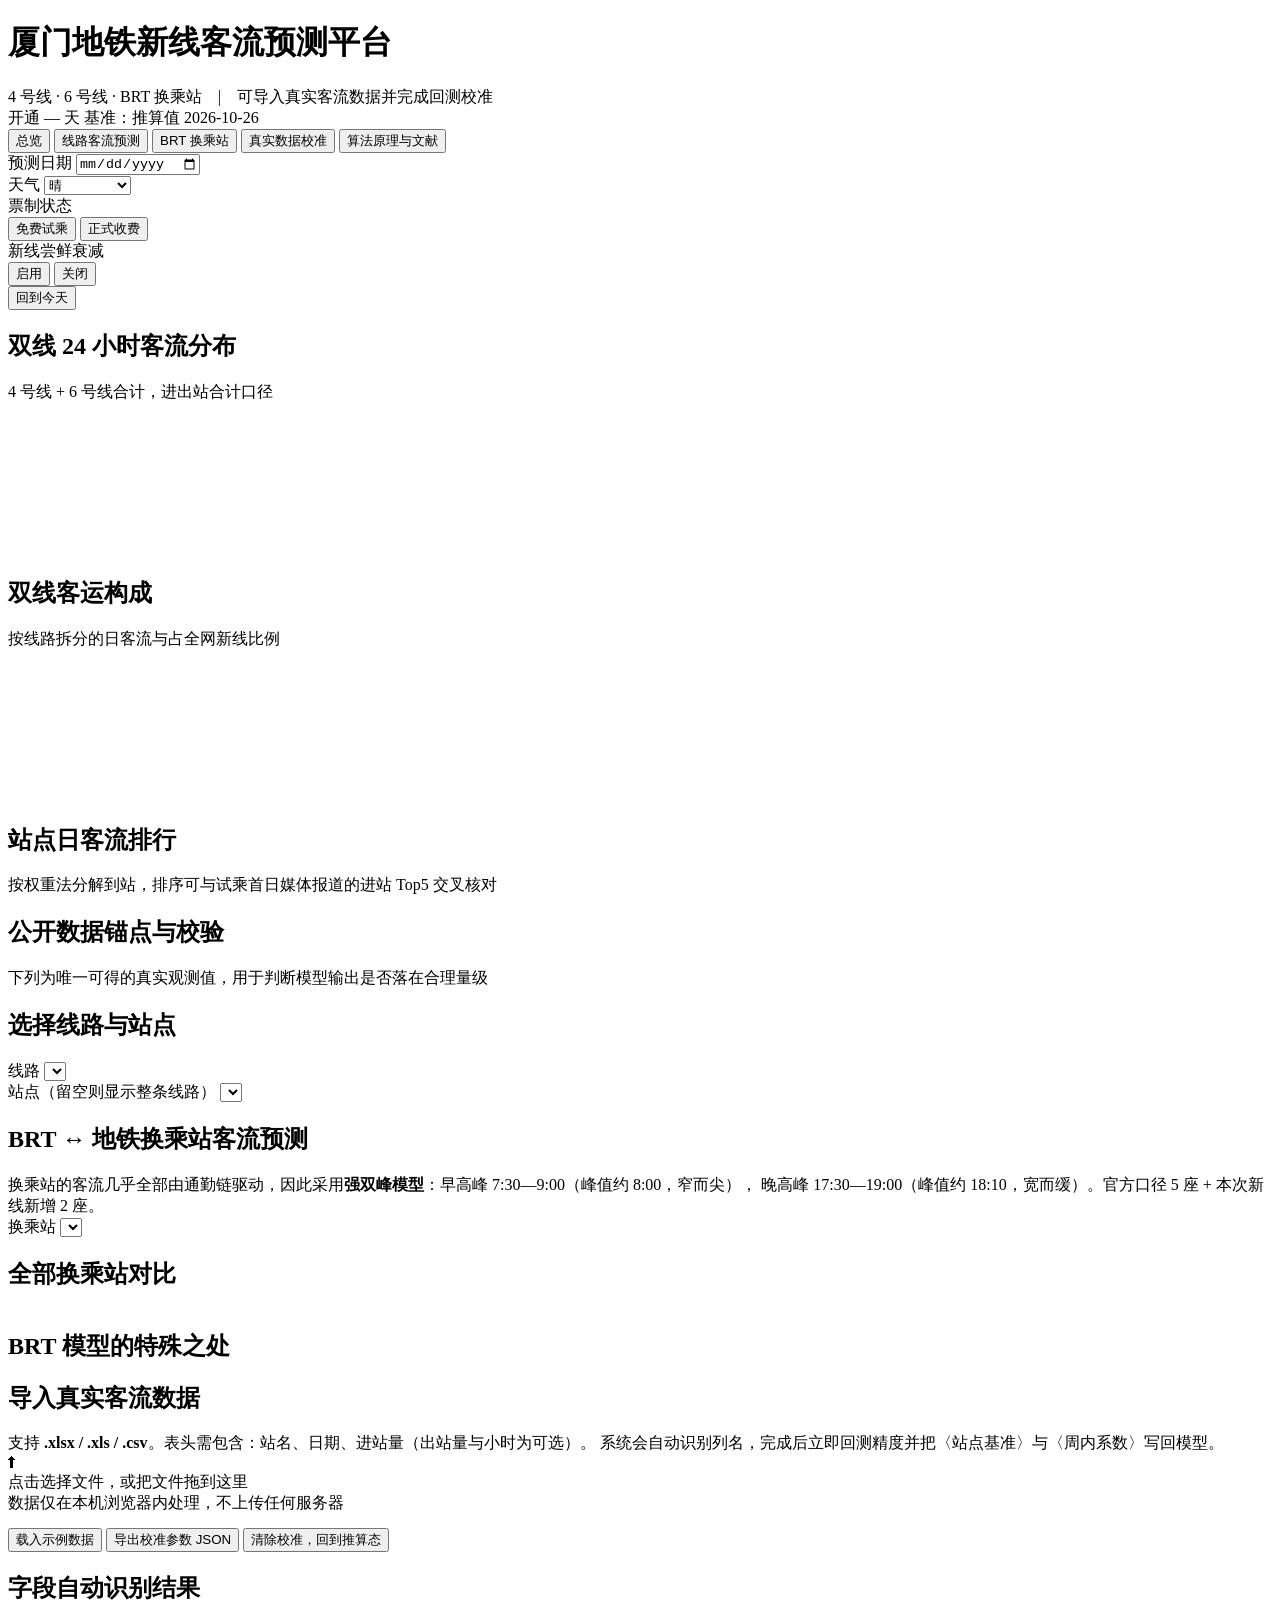
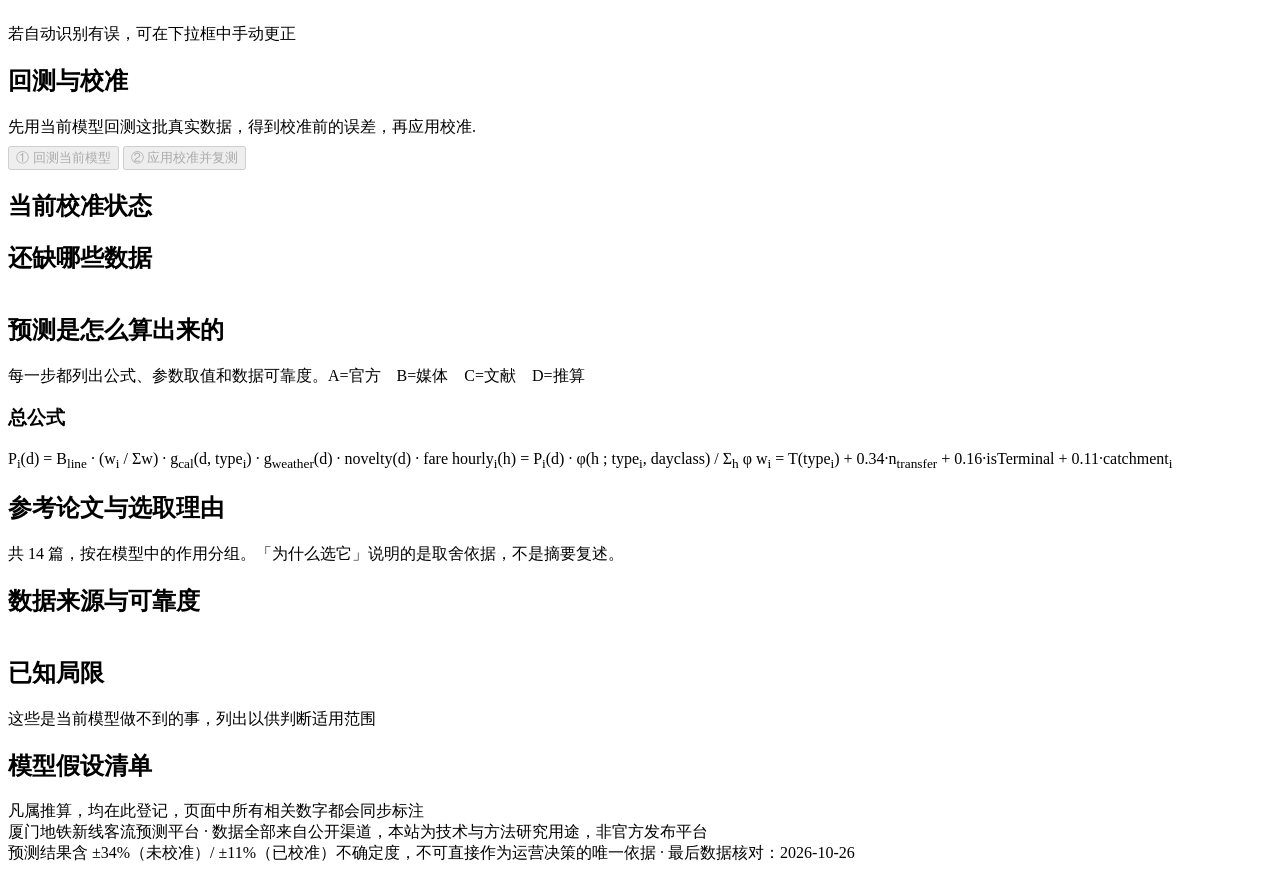
==== lines/index.html @ 5b452860 "发布：厦门地铁新线客流预测平台 index.html" ====
<!DOCTYPE html>
<html lang="zh-CN">
<head>
<meta charset="UTF-8">
<meta name="viewport" content="width=device-width, initial-scale=1.0">
<title>厦门地铁新线客流预测平台 · 4号线 / 6号线 / BRT换乘</title>
<meta name="description" content="厦门地铁 4 号线、6 号线客流预测与 BRT 换乘站通勤客流分析平台，支持真实客流数据导入与模型回测校准。">
<link rel="stylesheet" href="assets/style.css">
</head>
<body>

<!-- ===== 页头（无 logo） ===== -->
<header class="site-head">
  <div class="line-strip">
    <i style="background:#E60012"></i><i style="background:#7B2CBF"></i><i style="background:#008752"></i>
  </div>
  <div class="wrap">
    <div class="site-title">
      <h1>厦门地铁新线客流预测平台</h1>
      <div class="sub">4 号线 · 6 号线 · BRT 换乘站　|　可导入真实客流数据并完成回测校准</div>
    </div>
    <div class="head-meta">
      <span class="head-chip" id="chipOpenDays">开通 — 天</span>
      <span class="head-chip" id="chipCalib">基准：推算值</span>
      <span class="head-chip solid" id="chipDate">2026-10-26</span>
    </div>
  </div>
</header>

<!-- ===== 导航 ===== -->
<nav class="nav">
  <div class="wrap">
    <button class="nav-btn on" data-page="overview">总览</button>
    <button class="nav-btn" data-page="lines">线路客流预测</button>
    <button class="nav-btn" data-page="brt">BRT 换乘站</button>
    <button class="nav-btn" data-page="calib">真实数据校准</button>
    <button class="nav-btn" data-page="method">算法原理与文献</button>
  </div>
</nav>

<div class="wrap">

  <!-- ===== 全局参数条 ===== -->
  <div class="ctrl-bar">
    <div class="ctrl-row">
      <div style="min-width:150px">
        <label class="fl">预测日期</label>
        <input type="date" id="gDate" class="inp">
      </div>
      <div style="min-width:120px">
        <label class="fl">天气</label>
        <select id="gWeather" class="sel">
          <option value="">不考虑天气</option>
          <option value="晴" selected>晴</option>
          <option value="多云">多云</option>
          <option value="阴">阴</option>
          <option value="小雨">小雨</option>
          <option value="中雨">中雨</option>
          <option value="大雨">大雨</option>
          <option value="暴雨">暴雨</option>
          <option value="雷阵雨">雷阵雨</option>
          <option value="雾">雾</option>
        </select>
      </div>
      <div style="min-width:170px">
        <label class="fl">票制状态</label>
        <div class="seg" id="gFare">
          <button data-fare="free" class="on">免费试乘</button>
          <button data-fare="paid">正式收费</button>
        </div>
      </div>
      <div style="min-width:150px">
        <label class="fl">新线尝鲜衰减</label>
        <div class="seg" id="gNovelty">
          <button data-nov="1" class="on">启用</button>
          <button data-nov="0">关闭</button>
        </div>
      </div>
      <div style="flex:0 0 auto;display:flex;align-items:flex-end">
        <button class="btn pri" id="gToday">回到今天</button>
      </div>
    </div>
  </div>

  <!-- ============ 1. 总览 ============ -->
  <section class="page on" id="p-overview">
    <div class="grid g4" id="ovKpi"></div>

    <div class="grid g-line" style="margin-top:14px">
      <div class="card">
        <h2>双线 24 小时客流分布</h2>
        <div class="hint">4 号线 + 6 号线合计，进出站合计口径</div>
        <div class="chart-box"><canvas id="cOvHour"></canvas></div>
      </div>
      <div class="card">
        <h2>双线客运构成</h2>
        <div class="hint">按线路拆分的日客流与占全网新线比例</div>
        <div class="chart-box"><canvas id="cOvLine"></canvas></div>
      </div>
    </div>

    <div class="card">
      <h2>站点日客流排行</h2>
      <div class="hint">按权重法分解到站，排序可与试乘首日媒体报道的进站 Top5 交叉核对</div>
      <div class="tbl-wrap"><table class="tbl" id="ovRank"></table></div>
    </div>

    <div class="card">
      <h2>公开数据锚点与校验</h2>
      <div class="hint">下列为唯一可得的真实观测值，用于判断模型输出是否落在合理量级</div>
      <div id="ovAnchor"></div>
    </div>
  </section>

  <!-- ============ 2. 线路客流预测 ============ -->
  <section class="page" id="p-lines">
    <div class="card">
      <h2>选择线路与站点</h2>
      <div class="ctrl-row">
        <div>
          <label class="fl">线路</label>
          <select id="lnSel" class="sel"></select>
        </div>
        <div>
          <label class="fl">站点（留空则显示整条线路）</label>
          <select id="stSel" class="sel"></select>
        </div>
      </div>
      <div id="lnMeta" style="margin-top:14px"></div>
    </div>

    <div id="lnResult"></div>
  </section>

  <!-- ============ 3. BRT 换乘站 ============ -->
  <section class="page" id="p-brt">
    <div class="card">
      <h2>BRT ↔ 地铁换乘站客流预测</h2>
      <div class="hint">
        换乘站的客流几乎全部由通勤链驱动，因此采用<b>强双峰模型</b>：早高峰 7:30—9:00（峰值约 8:00，窄而尖），
        晚高峰 17:30—19:00（峰值约 18:10，宽而缓）。官方口径 5 座 + 本次新线新增 2 座。
      </div>
      <div class="ctrl-row">
        <div style="min-width:200px">
          <label class="fl">换乘站</label>
          <select id="brtSel" class="sel"></select>
        </div>
      </div>
      <div id="brtMeta" style="margin-top:12px"></div>
    </div>

    <div id="brtResult"></div>

    <div class="card">
      <h2>全部换乘站对比</h2>
      <div class="tbl-wrap"><table class="tbl" id="brtTable"></table></div>
    </div>

    <div class="card">
      <h2>BRT 模型的特殊之处</h2>
      <div id="brtWhy"></div>
    </div>
  </section>

  <!-- ============ 4. 真实数据校准 ============ -->
  <section class="page" id="p-calib">
    <div class="card">
      <h2>导入真实客流数据</h2>
      <div class="hint">
        支持 <b>.xlsx / .xls / .csv</b>。表头需包含：站名、日期、进站量（出站量与小时为可选）。
        系统会自动识别列名，完成后立即回测精度并把〈站点基准〉与〈周内系数〉写回模型。
      </div>

      <div class="drop" id="dropZone">
        <div class="ico">⬆</div>
        <div class="t1">点击选择文件，或把文件拖到这里</div>
        <div class="t2">数据仅在本机浏览器内处理，不上传任何服务器</div>
      </div>
      <input type="file" id="fileInput" accept=".xlsx,.xls,.csv" style="display:none">

      <div style="margin-top:14px">
        <button class="btn" id="btnSample">载入示例数据</button>
        <button class="btn" id="btnExport">导出校准参数 JSON</button>
        <button class="btn danger" id="btnClear">清除校准，回到推算态</button>
      </div>

      <div id="impSummary"></div>
    </div>

    <div class="card">
      <h2>字段自动识别结果</h2>
      <div class="hint">若自动识别有误，可在下拉框中手动更正</div>
      <div class="ctrl-row" id="fieldMap"></div>
      <div style="margin-top:12px" id="fieldPreview"></div>
    </div>

    <div class="card">
      <h2>回测与校准</h2>
      <div class="hint">先用当前模型回测这批真实数据，得到校准前的误差，再应用校准.</div>
      <div style="margin-top:8px">
        <button class="btn pri" id="btnBacktest" disabled>① 回测当前模型</button>
        <button class="btn pri" id="btnApply" disabled>② 应用校准并复测</button>
      </div>
      <div id="btResult"></div>
    </div>

    <div class="card">
      <h2>当前校准状态</h2>
      <div id="calibState"></div>
    </div>

    <div class="card">
      <h2>还缺哪些数据</h2>
      <div class="tbl-wrap"><table class="tbl" id="needTable"></table></div>
    </div>
  </section>

  <!-- ============ 5. 算法原理与文献 ============ -->
  <section class="page" id="p-method">
    <div class="card">
      <h2>预测是怎么算出来的</h2>
      <div class="hint">每一步都列出公式、参数取值和数据可靠度。A=官方　B=媒体　C=文献　D=推算</div>
      <div id="stepsBox"></div>
      <h3>总公式</h3>
      <div class="formula-box">
P<sub>i</sub>(d) = B<sub>line</sub> · (w<sub>i</sub> / Σw) · g<sub>cal</sub>(d, type<sub>i</sub>) · g<sub>weather</sub>(d) · novelty(d) · fare

hourly<sub>i</sub>(h) = P<sub>i</sub>(d) · φ(h ; type<sub>i</sub>, dayclass) / Σ<sub>h</sub> φ

w<sub>i</sub> = T(type<sub>i</sub>) + 0.34·n<sub>transfer</sub> + 0.16·isTerminal + 0.11·catchment<sub>i</sub>
      </div>
    </div>

    <div class="card">
      <h2>参考论文与选取理由</h2>
      <div class="hint">共 14 篇，按在模型中的作用分组。「为什么选它」说明的是取舍依据，不是摘要复述。</div>
      <div id="papersBox"></div>
    </div>

    <div class="card">
      <h2>数据来源与可靠度</h2>
      <div class="tbl-wrap"><table class="tbl" id="srcTable"></table></div>
    </div>

    <div class="card">
      <h2>已知局限</h2>
      <div class="hint">这些是当前模型做不到的事，列出以供判断适用范围</div>
      <div id="limitBox"></div>
    </div>

    <div class="card">
      <h2>模型假设清单</h2>
      <div class="hint">凡属推算，均在此登记，页面中所有相关数字都会同步标注</div>
      <div class="tbl-wrap"><table class="tbl" id="assumpTable"></table></div>
    </div>
  </section>

</div>

<footer class="site-foot">
  <div class="wrap">
    厦门地铁新线客流预测平台 · 数据全部来自公开渠道，本站为技术与方法研究用途，非官方发布平台<br>
    预测结果含 ±34%（未校准）/ ±11%（已校准）不确定度，不可直接作为运营决策的唯一依据 ·
    最后数据核对：<span id="footDate">2026-10-26</span>
  </div>
</footer>

<script src="vendor/chart.umd.min.js"></script>
<script src="vendor/xlsx.full.min.js"></script>
<script src="assets/data.js"></script>
<script src="assets/calib.js"></script>
<script src="assets/method.js"></script>
<script src="assets/model.js"></script>
<script src="assets/app.js"></script>
</body>
</html>
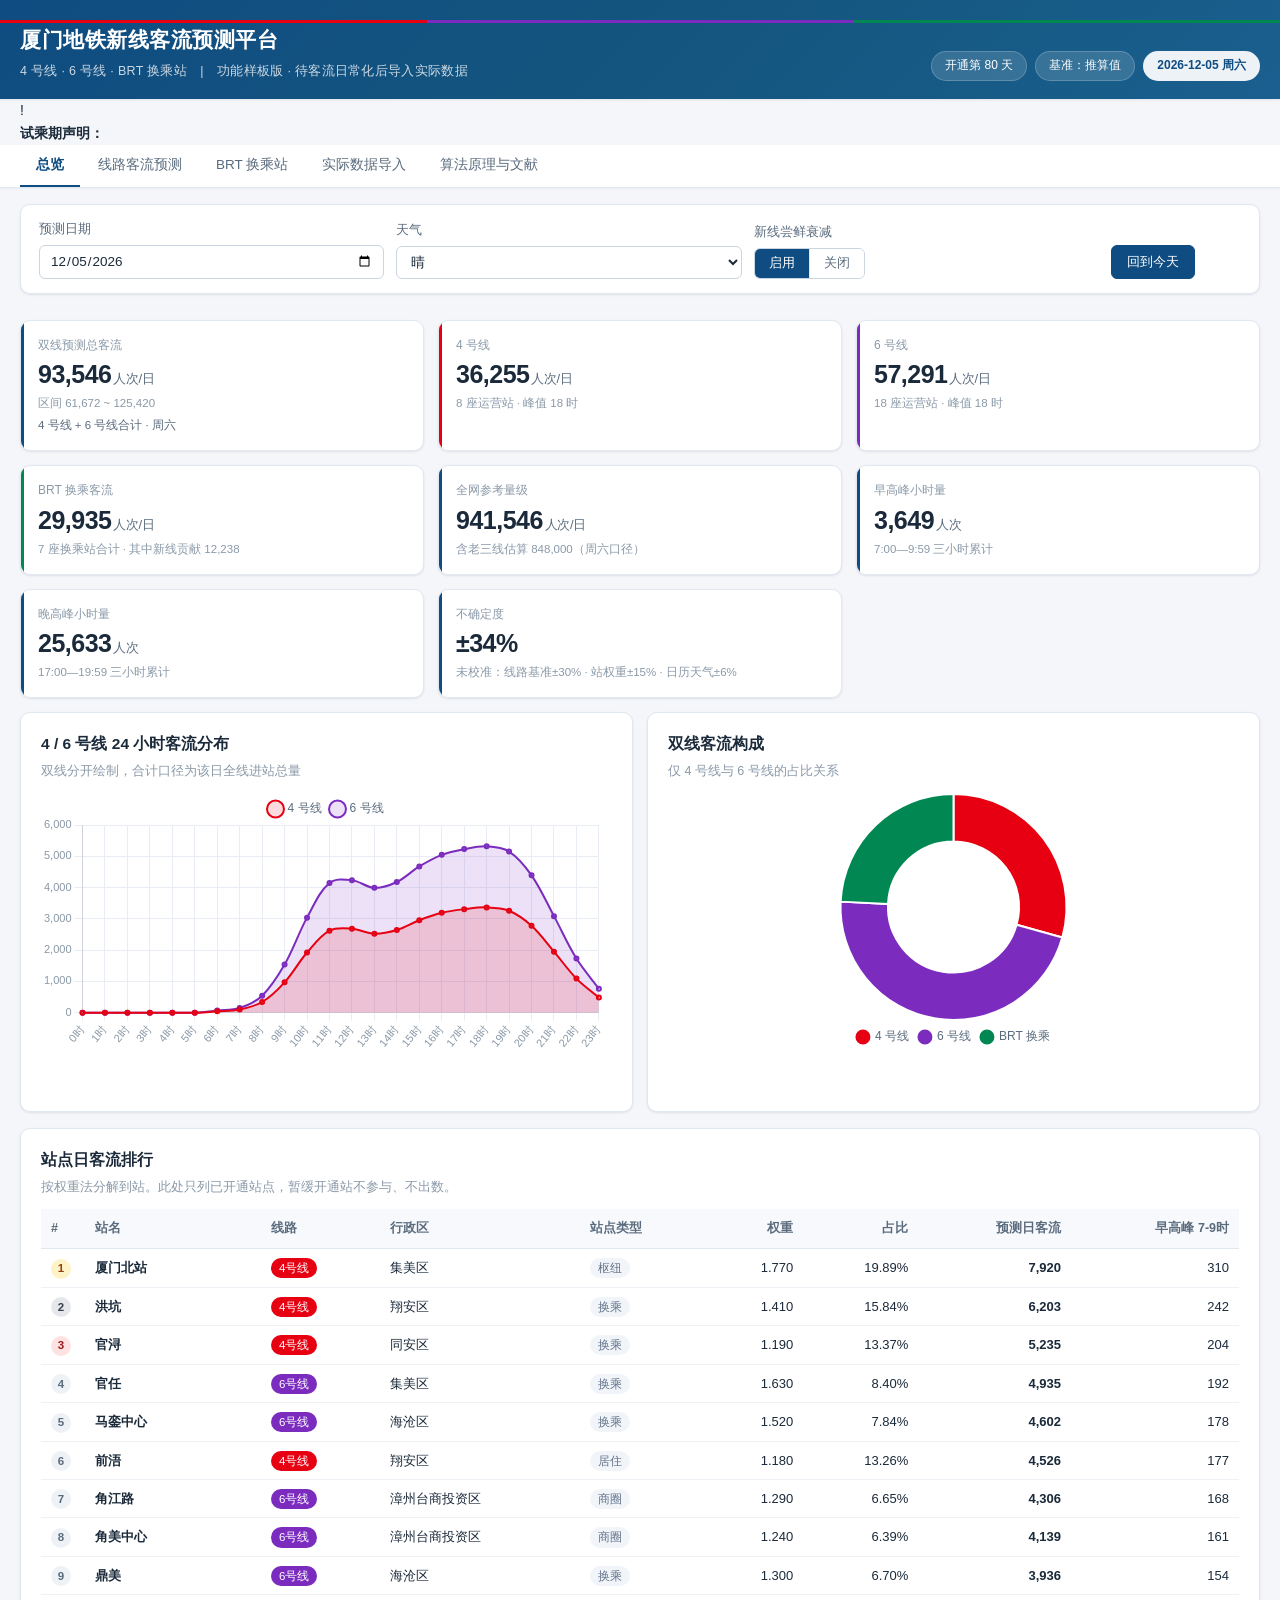
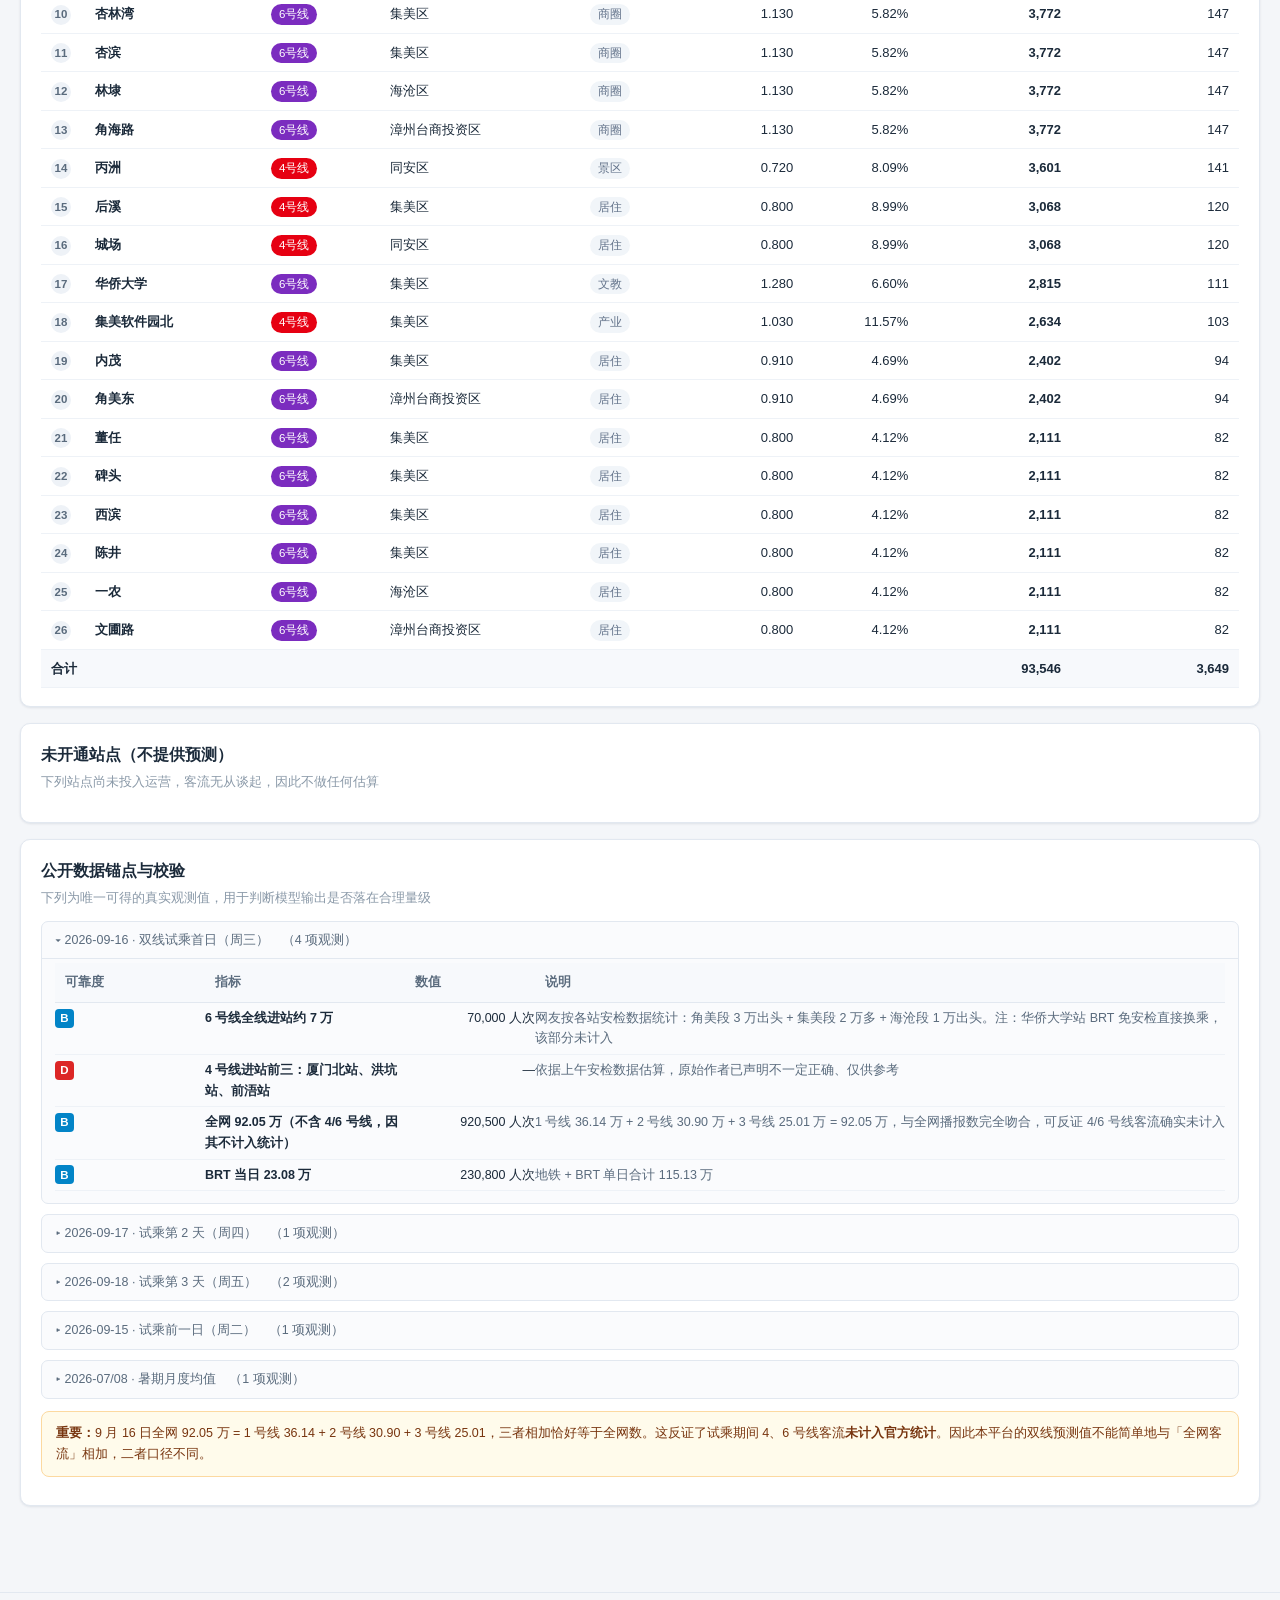
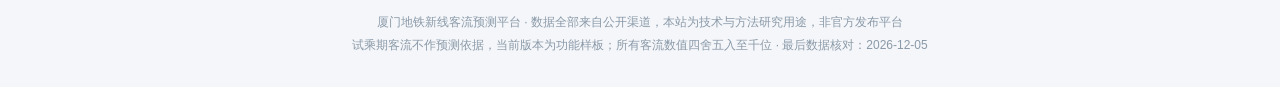
==== commit 2079d082: "发布更新：厦门地铁新线客流预测平台 index.html" ====
--- a/lines/index.html
+++ b/lines/index.html
@@ -17,7 +17,7 @@
   <div class="wrap">
     <div class="site-title">
       <h1>厦门地铁新线客流预测平台</h1>
-      <div class="sub">4 号线 · 6 号线 · BRT 换乘站　|　可导入真实客流数据并完成回测校准</div>
+      <div class="sub">4 号线 · 6 号线 · BRT 换乘站　|　功能样板版 · 待客流日常化后导入实际数据</div>
     </div>
     <div class="head-meta">
       <span class="head-chip" id="chipOpenDays">开通 — 天</span>
@@ -26,6 +26,16 @@
     </div>
   </div>
 </header>
+
+<!-- ===== 试乘期声明（显著位置，全站可见） ===== -->
+<div class="trial-bar">
+  <div class="wrap">
+    <span class="trial-ico">!</span>
+    <div>
+      <b>试乘期声明：</b><span id="trialText"></span>
+    </div>
+  </div>
+</div>
 
 <!-- ===== 导航 ===== -->
 <nav class="nav">
@@ -33,7 +43,7 @@
     <button class="nav-btn on" data-page="overview">总览</button>
     <button class="nav-btn" data-page="lines">线路客流预测</button>
     <button class="nav-btn" data-page="brt">BRT 换乘站</button>
-    <button class="nav-btn" data-page="calib">真实数据校准</button>
+    <button class="nav-btn" data-page="calib">实际数据导入</button>
     <button class="nav-btn" data-page="method">算法原理与文献</button>
   </div>
 </nav>
@@ -62,19 +72,13 @@
           <option value="雾">雾</option>
         </select>
       </div>
-      <div style="min-width:170px">
-        <label class="fl">票制状态</label>
-        <div class="seg" id="gFare">
-          <button data-fare="free" class="on">免费试乘</button>
-          <button data-fare="paid">正式收费</button>
-        </div>
-      </div>
       <div style="min-width:150px">
         <label class="fl">新线尝鲜衰减</label>
         <div class="seg" id="gNovelty">
           <button data-nov="1" class="on">启用</button>
           <button data-nov="0">关闭</button>
         </div>
+        <div class="seg-note" id="novNote"></div>
       </div>
       <div style="flex:0 0 auto;display:flex;align-items:flex-end">
         <button class="btn pri" id="gToday">回到今天</button>
@@ -82,27 +86,33 @@
     </div>
   </div>
 
-  <!-- ============ 1. 总览 ============ -->
+  <!-- ============ 1. 总览（只保留主要信息） ============ -->
   <section class="page on" id="p-overview">
-    <div class="grid g4" id="ovKpi"></div>
+    <div class="grid g3" id="ovKpi"></div>
 
     <div class="grid g-line" style="margin-top:14px">
       <div class="card">
-        <h2>双线 24 小时客流分布</h2>
-        <div class="hint">4 号线 + 6 号线合计，进出站合计口径</div>
+        <h2>4 / 6 号线 24 小时客流分布</h2>
+        <div class="hint">双线分开绘制，合计口径为该日全线进站总量</div>
         <div class="chart-box"><canvas id="cOvHour"></canvas></div>
       </div>
       <div class="card">
-        <h2>双线客运构成</h2>
-        <div class="hint">按线路拆分的日客流与占全网新线比例</div>
+        <h2>双线客流构成</h2>
+        <div class="hint">仅 4 号线与 6 号线的占比关系</div>
         <div class="chart-box"><canvas id="cOvLine"></canvas></div>
       </div>
     </div>
 
     <div class="card">
       <h2>站点日客流排行</h2>
-      <div class="hint">按权重法分解到站，排序可与试乘首日媒体报道的进站 Top5 交叉核对</div>
+      <div class="hint">按权重法分解到站。此处只列已开通站点，暂缓开通站不参与、不出数。</div>
       <div class="tbl-wrap"><table class="tbl" id="ovRank"></table></div>
+    </div>
+
+    <div class="card">
+      <h2>未开通站点（不提供预测）</h2>
+      <div class="hint">下列站点尚未投入运营，客流无从谈起，因此不做任何估算</div>
+      <div id="ovPending"></div>
     </div>
 
     <div class="card">
@@ -132,11 +142,15 @@
     <div id="lnResult"></div>
   </section>
 
-  <!-- ============ 3. BRT 换乘站 ============ -->
+  <!-- ============ 3. BRT 换乘站（独立模块，不与轨道线对比） ============ -->
   <section class="page" id="p-brt">
     <div class="card">
       <h2>BRT ↔ 地铁换乘站客流预测</h2>
       <div class="hint">
+        本节独立成篇，只讨论 BRT 换乘站自身的客流规律，不与 4、6 号线做任何横向对比——两者口径不同，放一起比较没有意义。
+      </div>
+      <div class="note note-warn" id="brtVerified"></div>
+      <div class="note note-info">
         换乘站的客流几乎全部由通勤链驱动，因此采用<b>强双峰模型</b>：早高峰 7:30—9:00（峰值约 8:00，窄而尖），
         晚高峰 17:30—19:00（峰值约 18:10，宽而缓）。官方口径 5 座 + 本次新线新增 2 座。
       </div>
@@ -152,7 +166,8 @@
     <div id="brtResult"></div>
 
     <div class="card">
-      <h2>全部换乘站对比</h2>
+      <h2>全部换乘站一览</h2>
+      <div class="hint">同一模块内的横向比较，仅限换乘站之间</div>
       <div class="tbl-wrap"><table class="tbl" id="brtTable"></table></div>
     </div>
 
@@ -162,13 +177,17 @@
     </div>
   </section>
 
-  <!-- ============ 4. 真实数据校准 ============ -->
+  <!-- ============ 4. 实际数据导入 ============ -->
   <section class="page" id="p-calib">
     <div class="card">
-      <h2>导入真实客流数据</h2>
+      <h2>导入实际客流数据</h2>
       <div class="hint">
         支持 <b>.xlsx / .xls / .csv</b>。表头需包含：站名、日期、进站量（出站量与小时为可选）。
-        系统会自动识别列名，完成后立即回测精度并把〈站点基准〉与〈周内系数〉写回模型。
+        系统会自动识别列名，完成后立即回测精度，并把〈站点基准〉与〈周内系数〉累积写入模型。
+      </div>
+      <div class="note note-info">
+        当前处于<b>试乘期</b>，导入的数据若包含大量体验性乘坐，会把虚高的峰值写进基准。建议等正式开通、客流日常化后再导入。
+        导入记录会永久保存在本机，多次导入会叠加学习，不会互相覆盖。
       </div>
 
       <div class="drop" id="dropZone">
@@ -180,9 +199,11 @@
 
       <div style="margin-top:14px">
         <button class="btn" id="btnSample">载入示例数据</button>
-        <button class="btn" id="btnExport">导出校准参数 JSON</button>
-        <button class="btn danger" id="btnClear">清除校准，回到推算态</button>
-      </div>
+        <button class="btn" id="btnExport">导出学习档案 JSON</button>
+        <button class="btn" id="btnImport">导入学习档案</button>
+        <button class="btn danger" id="btnClear">清空学习档案，回到推算态</button>
+      </div>
+      <input type="file" id="jsonInput" accept=".json" style="display:none">
 
       <div id="impSummary"></div>
     </div>
@@ -195,17 +216,18 @@
     </div>
 
     <div class="card">
-      <h2>回测与校准</h2>
-      <div class="hint">先用当前模型回测这批真实数据，得到校准前的误差，再应用校准.</div>
+      <h2>回测与学习</h2>
+      <div class="hint">先用当前模型回测这批数据得到误差，再应用学习，用同一批数据复测，检验是否真的收敛。</div>
       <div style="margin-top:8px">
         <button class="btn pri" id="btnBacktest" disabled>① 回测当前模型</button>
-        <button class="btn pri" id="btnApply" disabled>② 应用校准并复测</button>
+        <button class="btn pri" id="btnApply" disabled>② 学习并复测</button>
       </div>
       <div id="btResult"></div>
     </div>
 
     <div class="card">
-      <h2>当前校准状态</h2>
+      <h2>学习档案与记忆</h2>
+      <div class="hint">每次导入都会写入本机长期记忆。下表是历次学习的累积结果，页面刷新、关闭浏览器后依然有效。</div>
       <div id="calibState"></div>
     </div>
 
@@ -227,7 +249,13 @@
 
 hourly<sub>i</sub>(h) = P<sub>i</sub>(d) · φ(h ; type<sub>i</sub>, dayclass) / Σ<sub>h</sub> φ
 
-w<sub>i</sub> = T(type<sub>i</sub>) + 0.34·n<sub>transfer</sub> + 0.16·isTerminal + 0.11·catchment<sub>i</sub>
+w<sub>i</sub> = T(type<sub>i</sub>) + 0.22·n<sub>transfer</sub> + 0.16·isTerminal + 0.11·catchment<sub>i</sub>
+
+fare = 0.86（固定，把免费试乘口径折算为正式收费运营口径）
+      </div>
+      <div class="note note-info" style="margin-top:10px">
+        所有客流数值在界面上一律四舍五入到千位。理由很实际：模型本身的误差远大于十位、百位，
+        保留到个位只会给出虚假的精确感。
       </div>
     </div>
 
@@ -260,7 +288,7 @@
 <footer class="site-foot">
   <div class="wrap">
     厦门地铁新线客流预测平台 · 数据全部来自公开渠道，本站为技术与方法研究用途，非官方发布平台<br>
-    预测结果含 ±34%（未校准）/ ±11%（已校准）不确定度，不可直接作为运营决策的唯一依据 ·
+    试乘期客流不作预测依据，当前版本为功能样板；所有客流数值四舍五入至千位 ·
     最后数据核对：<span id="footDate">2026-10-26</span>
   </div>
 </footer>
--- a/lines/assets/style.css
+++ b/lines/assets/style.css
@@ -0,0 +1,328 @@
+/* =====================================================================
+ * style.css — 厦门地铁新线客流预测平台
+ * 设计取向：数据密度优先，弱化装饰。不设 logo，不做品牌区，全部空间给内容。
+ * =================================================================== */
+
+:root {
+  --c-primary: #0f4c81;
+  --c-primary-lt: #e8f1f9;
+  --c-line4: #E60012;
+  --c-line6: #7B2CBF;
+  --c-brt: #008752;
+  --c-bg: #f4f6f9;
+  --c-card: #ffffff;
+  --c-text: #1b2a3a;
+  --c-text-2: #5a6b7d;
+  --c-text-3: #8a99a8;
+  --c-border: #e2e8f0;
+  --c-border-2: #cbd5e1;
+  --c-warn: #b45309;
+  --c-warn-bg: #fffbeb;
+  --c-danger: #b91c1c;
+  --c-danger-bg: #fef2f2;
+  --c-ok: #047857;
+  --c-ok-bg: #ecfdf5;
+  --radius: 10px;
+  --shadow: 0 1px 3px rgba(16, 40, 66, .06), 0 1px 2px rgba(16, 40, 66, .04);
+  --shadow-lg: 0 4px 14px rgba(16, 40, 66, .09);
+}
+
+* { box-sizing: border-box; margin: 0; padding: 0; }
+
+body {
+  font-family: -apple-system, BlinkMacSystemFont, "PingFang SC", "Microsoft YaHei", "Hiragino Sans GB", sans-serif;
+  background: var(--c-bg);
+  color: var(--c-text);
+  line-height: 1.65;
+  font-size: 14px;
+  -webkit-font-smoothing: antialiased;
+}
+
+.wrap { max-width: 1280px; margin: 0 auto; padding: 0 20px; }
+
+/* ---------- 顶部标题区（无 logo） ---------- */
+.site-head {
+  background: linear-gradient(135deg, #0f4c81 0%, #14567f 55%, #1a5f8f 100%);
+  color: #fff;
+  padding: 20px 0 0;
+  box-shadow: var(--shadow);
+}
+.site-head .wrap { display: flex; align-items: flex-end; justify-content: space-between; gap: 20px; flex-wrap: wrap; }
+.site-title { padding-bottom: 18px; }
+.site-title h1 { font-size: 21px; font-weight: 600; letter-spacing: .5px; margin-bottom: 3px; }
+.site-title .sub { font-size: 12.5px; opacity: .78; letter-spacing: .3px; }
+
+.head-meta { display: flex; gap: 8px; align-items: center; padding-bottom: 18px; flex-wrap: wrap; }
+.head-chip {
+  background: rgba(255,255,255,.14);
+  border: 1px solid rgba(255,255,255,.2);
+  border-radius: 20px;
+  padding: 4px 13px;
+  font-size: 12px;
+  white-space: nowrap;
+}
+.head-chip.solid { background: rgba(255,255,255,.92); color: var(--c-primary); font-weight: 600; border-color: transparent; }
+
+/* 线路色条 */
+.line-strip { height: 3px; display: flex; }
+.line-strip i { flex: 1; }
+
+/* ---------- 导航 ---------- */
+.nav {
+  background: #fff;
+  border-bottom: 1px solid var(--c-border);
+  position: sticky; top: 0; z-index: 50;
+  box-shadow: 0 1px 2px rgba(16,40,66,.04);
+}
+.nav .wrap { display: flex; gap: 2px; overflow-x: auto; padding: 0 20px; }
+.nav-btn {
+  background: none; border: none; border-bottom: 2.5px solid transparent;
+  padding: 11px 16px; font-size: 13.5px; color: var(--c-text-2);
+  cursor: pointer; white-space: nowrap; font-family: inherit;
+  transition: color .15s, border-color .15s;
+}
+.nav-btn:hover { color: var(--c-primary); }
+.nav-btn.on { color: var(--c-primary); border-bottom-color: var(--c-primary); font-weight: 600; }
+
+/* ---------- 页面容器 ---------- */
+.page { display: none; padding: 22px 0 70px; }
+.page.on { display: block; }
+
+/* 全局参数条 */
+.ctrl-bar {
+  background: var(--c-card); border: 1px solid var(--c-border);
+  border-radius: var(--radius); padding: 14px 18px; margin: 16px 0 4px;
+  box-shadow: var(--shadow);
+}
+
+/* ---------- 卡片 ---------- */
+.card {
+  background: var(--c-card);
+  border: 1px solid var(--c-border);
+  border-radius: var(--radius);
+  padding: 18px 20px;
+  margin-bottom: 16px;
+  box-shadow: var(--shadow);
+}
+.card > h2 {
+  font-size: 15.5px; font-weight: 600; margin-bottom: 4px;
+  display: flex; align-items: center; gap: 8px; flex-wrap: wrap;
+}
+.card > h3 { font-size: 14px; font-weight: 600; margin: 16px 0 8px; color: var(--c-text); }
+.card .hint { font-size: 12.5px; color: var(--c-text-3); margin-bottom: 12px; }
+
+.grid { display: grid; gap: 14px; }
+.g2 { grid-template-columns: repeat(2, 1fr); }
+.g3 { grid-template-columns: repeat(3, 1fr); }
+.g4 { grid-template-columns: repeat(4, 1fr); }
+.g-line { grid-template-columns: 1fr 1fr; }
+
+/* ---------- 指标卡 ---------- */
+.kpi {
+  background: var(--c-card); border: 1px solid var(--c-border);
+  border-radius: var(--radius); padding: 15px 17px; box-shadow: var(--shadow);
+  position: relative; overflow: hidden;
+}
+.kpi::before {
+  content: ''; position: absolute; left: 0; top: 0; bottom: 0; width: 3px;
+  background: var(--c-primary);
+}
+.kpi.k4::before { background: var(--c-line4); }
+.kpi.k6::before { background: var(--c-line6); }
+.kpi.kb::before { background: var(--c-brt); }
+.kpi .lb { font-size: 12px; color: var(--c-text-3); margin-bottom: 5px; }
+.kpi .vl { font-size: 25px; font-weight: 650; line-height: 1.15; letter-spacing: -.5px; }
+.kpi .vl small { font-size: 13px; font-weight: 500; color: var(--c-text-2); margin-left: 2px; }
+.kpi .ex { font-size: 11.5px; color: var(--c-text-3); margin-top: 5px; }
+.kpi .rg { font-size: 11.5px; color: var(--c-text-2); margin-top: 3px; }
+
+/* ---------- 表格 ---------- */
+.tbl-wrap { overflow-x: auto; margin: 0 -20px; padding: 0 20px; }
+table.tbl { width: 100%; border-collapse: collapse; font-size: 13px; }
+table.tbl th {
+  text-align: left; padding: 9px 10px; background: #f7f9fc;
+  border-bottom: 1.5px solid var(--c-border); color: var(--c-text-2);
+  font-weight: 600; white-space: nowrap; font-size: 12.5px;
+}
+table.tbl td { padding: 8px 10px; border-bottom: 1px solid #eef2f7; vertical-align: top; }
+table.tbl tbody tr:hover { background: #fafbfd; }
+table.tbl td.num, table.tbl th.num { text-align: right; font-variant-numeric: tabular-nums; }
+table.tbl tfoot td { font-weight: 600; background: #f7f9fc; border-top: 1.5px solid var(--c-border); }
+.rank { display: inline-flex; align-items: center; justify-content: center;
+  width: 20px; height: 20px; border-radius: 50%; background: #eef2f7; color: var(--c-text-2);
+  font-size: 11.5px; font-weight: 600; }
+.rank.r1 { background: #fef3c7; color: #92400e; }
+.rank.r2 { background: #e5e7eb; color: #374151; }
+.rank.r3 { background: #fee2e2; color: #991b1b; }
+
+/* ---------- 徽标 / 标签 ---------- */
+.tag {
+  display: inline-block; padding: 1px 8px; border-radius: 11px;
+  font-size: 11.5px; line-height: 1.6; white-space: nowrap; font-weight: 500;
+}
+.t-blue  { background: #e8f1f9; color: #0f4c81; }
+.t-red   { background: #fee2e2; color: #b91c1c; }
+.t-green { background: #d1fae5; color: #047857; }
+.t-amber { background: #fef3c7; color: #92400e; }
+.t-gray  { background: #f1f5f9; color: #64748b; }
+.t-purple{ background: #ede9fe; color: #6d28d9; }
+.t-line4 { background: #E60012; color: #fff; }
+.t-line6 { background: #7B2CBF; color: #fff; }
+.t-brt   { background: #008752; color: #fff; }
+
+/* 数据可靠性等级 */
+.rel {
+  display: inline-flex; align-items: center; justify-content: center;
+  width: 19px; height: 19px; border-radius: 4px; font-size: 11.5px;
+  font-weight: 700; color: #fff; flex: none;
+}
+.rel-a { background: #047857; }
+.rel-b { background: #0284c7; }
+.rel-c { background: #d97706; }
+.rel-d { background: #dc2626; }
+
+/* ---------- 提示块 ---------- */
+.note {
+  border-radius: 8px; padding: 11px 14px; font-size: 12.5px; margin: 10px 0;
+  border: 1px solid; line-height: 1.7;
+}
+.note-warn  { background: var(--c-warn-bg);  border-color: #fcd9a0; color: #78350f; }
+.note-info  { background: var(--c-primary-lt); border-color: #bcd8ef; color: #0c3a5f; }
+.note-danger{ background: var(--c-danger-bg); border-color: #fbc7c7; color: #7f1d1d; }
+.note-ok    { background: var(--c-ok-bg);    border-color: #a7f3d0; color: #065f46; }
+.note b { font-weight: 600; }
+
+/* ---------- 表单控件 ---------- */
+label.fl { display: block; font-size: 12.5px; color: var(--c-text-2); margin-bottom: 5px; font-weight: 500; }
+select.sel, input.inp {
+  width: 100%; padding: 7px 10px; border: 1px solid var(--c-border-2);
+  border-radius: 6px; font-size: 13.5px; font-family: inherit;
+  background: #fff; color: var(--c-text);
+}
+select.sel:focus, input.inp:focus { outline: none; border-color: var(--c-primary); box-shadow: 0 0 0 3px rgba(15,76,129,.09); }
+.ctrl-row { display: flex; gap: 12px; flex-wrap: wrap; align-items: flex-end; }
+.ctrl-row > div { flex: 1; min-width: 130px; }
+
+button.btn {
+  padding: 7px 15px; border-radius: 6px; border: 1px solid var(--c-border-2);
+  background: #fff; color: var(--c-text); font-size: 13px; cursor: pointer;
+  font-family: inherit; transition: all .15s;
+}
+button.btn:hover { border-color: var(--c-primary); color: var(--c-primary); }
+button.btn.pri { background: var(--c-primary); color: #fff; border-color: var(--c-primary); font-weight: 500; }
+button.btn.pri:hover { background: #0d416e; }
+button.btn.danger { color: var(--c-danger); border-color: #fbc7c7; }
+button.btn.danger:hover { background: var(--c-danger-bg); }
+button.btn:disabled { opacity: .5; cursor: not-allowed; }
+
+/* 分段开关 */
+.seg { display: inline-flex; border: 1px solid var(--c-border-2); border-radius: 6px; overflow: hidden; }
+.seg button {
+  border: none; background: #fff; padding: 6px 14px; font-size: 12.5px;
+  cursor: pointer; color: var(--c-text-2); font-family: inherit; border-right: 1px solid var(--c-border);
+  transition: all .15s;
+}
+.seg button:last-child { border-right: none; }
+.seg button.on { background: var(--c-primary); color: #fff; font-weight: 500; }
+
+/* ---------- 图表 ---------- */
+.chart-box { position: relative; width: 100%; height: 300px; }
+.chart-box.tall { height: 380px; }
+.chart-box.short { height: 230px; }
+.chart-fail {
+  display: none; padding: 30px; text-align: center; color: var(--c-text-3);
+  font-size: 13px; background: #fafbfd; border: 1px dashed var(--c-border-2); border-radius: 8px;
+}
+.chart-fail.on { display: block; }
+
+/* ---------- trace 展开 ---------- */
+details.tr { border: 1px solid var(--c-border); border-radius: 7px; margin-top: 10px; background: #fafbfd; }
+details.tr > summary {
+  padding: 8px 13px; cursor: pointer; font-size: 12.5px; color: var(--c-text-2);
+  user-select: none; list-style: none; font-weight: 500;
+}
+details.tr > summary::-webkit-details-marker { display: none; }
+details.tr > summary::before { content: '▸ '; }
+details.tr[open] > summary::before { content: '▾ '; }
+details.tr .tr-body { padding: 4px 13px 12px; border-top: 1px solid var(--c-border); }
+details.tr .tr-body table { width: 100%; font-size: 12.5px; border-collapse: collapse; }
+details.tr .tr-body td { padding: 5px 0; border-bottom: 1px solid #eef2f7; }
+details.tr .tr-body td:first-child { color: var(--c-text-2); width: 150px; }
+details.tr .tr-body td:nth-child(2) { font-weight: 600; font-variant-numeric: tabular-nums; width: 110px; }
+details.tr .tr-body td:last-child { color: var(--c-text-3); font-size: 12px; }
+
+/* ---------- 上传区 ---------- */
+.drop {
+  border: 2px dashed var(--c-border-2); border-radius: 10px; padding: 34px 20px;
+  text-align: center; background: #fafbfd; transition: all .18s; cursor: pointer;
+}
+.drop:hover, .drop.hot { border-color: var(--c-primary); background: var(--c-primary-lt); }
+.drop .ico { font-size: 30px; margin-bottom: 8px; opacity: .5; }
+.drop .t1 { font-size: 14px; font-weight: 600; margin-bottom: 4px; }
+.drop .t2 { font-size: 12.5px; color: var(--c-text-3); }
+
+/* 进度/结果条 */
+.res-bar { display: flex; align-items: center; gap: 10px; padding: 11px 14px; border-radius: 8px; font-size: 13px; }
+.res-bar.ok { background: var(--c-ok-bg); color: #065f46; border: 1px solid #a7f3d0; }
+.res-bar.bad { background: var(--c-danger-bg); color: #7f1d1d; border: 1px solid #fbc7c7; }
+
+/* ---------- 方法页 ---------- */
+.step {
+  border-left: 3px solid var(--c-primary); padding: 0 0 0 16px; margin-bottom: 20px; position: relative;
+}
+.step-h { display: flex; align-items: baseline; gap: 9px; margin-bottom: 6px; flex-wrap: wrap; }
+.step-n {
+  background: var(--c-primary); color: #fff; width: 21px; height: 21px; border-radius: 50%;
+  display: inline-flex; align-items: center; justify-content: center;
+  font-size: 12px; font-weight: 700; flex: none;
+}
+.step-t { font-size: 14.5px; font-weight: 600; }
+.step-f {
+  background: #0f2233; color: #cfe6ff; border-radius: 7px; padding: 10px 14px;
+  font-family: Consolas, "SF Mono", Menlo, monospace; font-size: 12.5px;
+  overflow-x: auto; margin: 8px 0; white-space: pre-wrap; line-height: 1.7;
+}
+.step-w { font-size: 13px; color: var(--c-text-2); line-height: 1.8; }
+
+.paper {
+  border: 1px solid var(--c-border); border-radius: 9px; padding: 14px 16px; margin-bottom: 12px;
+  background: #fff; transition: box-shadow .18s;
+}
+.paper:hover { box-shadow: var(--shadow-lg); }
+.paper.core { border-left: 3px solid var(--c-primary); }
+.paper.h { border-left: 3px solid #94a3b8; }
+.paper-t { font-size: 14px; font-weight: 600; margin-bottom: 5px; line-height: 1.5; }
+.paper-m { font-size: 12px; color: var(--c-text-3); margin-bottom: 9px; }
+.paper-row { display: flex; gap: 8px; margin-bottom: 6px; font-size: 12.5px; line-height: 1.75; }
+.paper-row .k { flex: none; width: 62px; color: var(--c-text-3); font-weight: 500; }
+.paper-row .v { flex: 1; color: var(--c-text-2); }
+.paper-row.why .v { color: var(--c-text); }
+
+.formula-box {
+  background: #f8fafc; border: 1px solid var(--c-border); border-radius: 7px;
+  padding: 11px 14px; font-family: Consolas, monospace; font-size: 12.5px;
+  line-height: 1.85; overflow-x: auto; color: #1e3a5f;
+}
+
+/* ---------- 页脚 ---------- */
+.site-foot {
+  border-top: 1px solid var(--c-border); padding: 18px 0 30px;
+  font-size: 12px; color: var(--c-text-3); text-align: center; line-height: 1.9;
+}
+
+/* ---------- 响应式 ---------- */
+@media (max-width: 980px) {
+  .g4 { grid-template-columns: repeat(2, 1fr); }
+  .g3 { grid-template-columns: repeat(2, 1fr); }
+  .g-line { grid-template-columns: 1fr; }
+}
+@media (max-width: 640px) {
+  .wrap { padding: 0 13px; }
+  .g2, .g3, .g4 { grid-template-columns: 1fr; }
+  .site-title h1 { font-size: 18px; }
+  .head-meta { padding-bottom: 12px; }
+  .card { padding: 15px 14px; }
+  .tbl-wrap { margin: 0 -14px; padding: 0 14px; }
+  .kpi .vl { font-size: 22px; }
+  .chart-box { height: 260px; }
+}
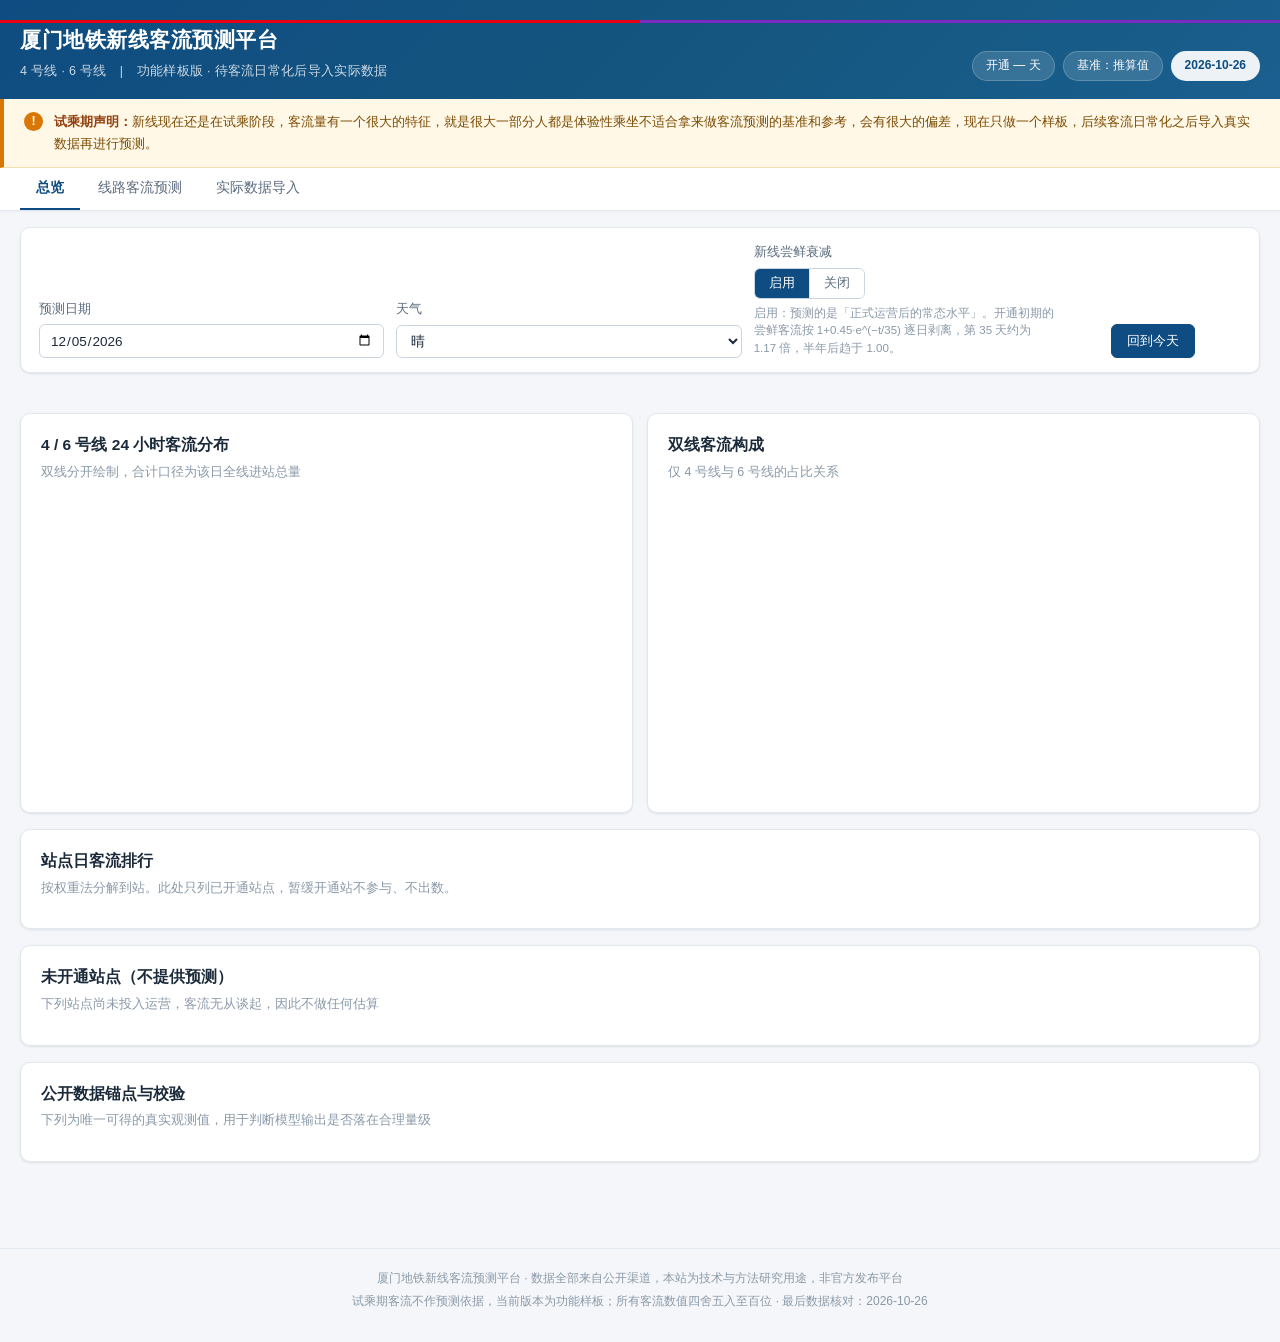
==== commit 5cfe4cf6: "发布更新：厦门地铁新线客流预测平台 index.html" ====
--- a/lines/index.html
+++ b/lines/index.html
@@ -3,8 +3,8 @@
 <head>
 <meta charset="UTF-8">
 <meta name="viewport" content="width=device-width, initial-scale=1.0">
-<title>厦门地铁新线客流预测平台 · 4号线 / 6号线 / BRT换乘</title>
-<meta name="description" content="厦门地铁 4 号线、6 号线客流预测与 BRT 换乘站通勤客流分析平台，支持真实客流数据导入与模型回测校准。">
+<title>厦门地铁新线客流预测平台 · 4号线 / 6号线</title>
+<meta name="description" content="厦门地铁 4 号线、6 号线客流预测平台，支持真实客流数据导入与模型回测校准。">
 <link rel="stylesheet" href="assets/style.css">
 </head>
 <body>
@@ -12,12 +12,12 @@
 <!-- ===== 页头（无 logo） ===== -->
 <header class="site-head">
   <div class="line-strip">
-    <i style="background:#E60012"></i><i style="background:#7B2CBF"></i><i style="background:#008752"></i>
+    <i style="background:#E60012"></i><i style="background:#7B2CBF"></i>
   </div>
   <div class="wrap">
     <div class="site-title">
       <h1>厦门地铁新线客流预测平台</h1>
-      <div class="sub">4 号线 · 6 号线 · BRT 换乘站　|　功能样板版 · 待客流日常化后导入实际数据</div>
+      <div class="sub">4 号线 · 6 号线　|　功能样板版 · 待客流日常化后导入实际数据</div>
     </div>
     <div class="head-meta">
       <span class="head-chip" id="chipOpenDays">开通 — 天</span>
@@ -42,9 +42,7 @@
   <div class="wrap">
     <button class="nav-btn on" data-page="overview">总览</button>
     <button class="nav-btn" data-page="lines">线路客流预测</button>
-    <button class="nav-btn" data-page="brt">BRT 换乘站</button>
     <button class="nav-btn" data-page="calib">实际数据导入</button>
-    <button class="nav-btn" data-page="method">算法原理与文献</button>
   </div>
 </nav>
 
@@ -142,42 +140,7 @@
     <div id="lnResult"></div>
   </section>
 
-  <!-- ============ 3. BRT 换乘站（独立模块，不与轨道线对比） ============ -->
-  <section class="page" id="p-brt">
-    <div class="card">
-      <h2>BRT ↔ 地铁换乘站客流预测</h2>
-      <div class="hint">
-        本节独立成篇，只讨论 BRT 换乘站自身的客流规律，不与 4、6 号线做任何横向对比——两者口径不同，放一起比较没有意义。
-      </div>
-      <div class="note note-warn" id="brtVerified"></div>
-      <div class="note note-info">
-        换乘站的客流几乎全部由通勤链驱动，因此采用<b>强双峰模型</b>：早高峰 7:30—9:00（峰值约 8:00，窄而尖），
-        晚高峰 17:30—19:00（峰值约 18:10，宽而缓）。官方口径 5 座 + 本次新线新增 2 座。
-      </div>
-      <div class="ctrl-row">
-        <div style="min-width:200px">
-          <label class="fl">换乘站</label>
-          <select id="brtSel" class="sel"></select>
-        </div>
-      </div>
-      <div id="brtMeta" style="margin-top:12px"></div>
-    </div>
-
-    <div id="brtResult"></div>
-
-    <div class="card">
-      <h2>全部换乘站一览</h2>
-      <div class="hint">同一模块内的横向比较，仅限换乘站之间</div>
-      <div class="tbl-wrap"><table class="tbl" id="brtTable"></table></div>
-    </div>
-
-    <div class="card">
-      <h2>BRT 模型的特殊之处</h2>
-      <div id="brtWhy"></div>
-    </div>
-  </section>
-
-  <!-- ============ 4. 实际数据导入 ============ -->
+  <!-- ============ 3. 实际数据导入 ============ -->
   <section class="page" id="p-calib">
     <div class="card">
       <h2>导入实际客流数据</h2>
@@ -237,58 +200,12 @@
     </div>
   </section>
 
-  <!-- ============ 5. 算法原理与文献 ============ -->
-  <section class="page" id="p-method">
-    <div class="card">
-      <h2>预测是怎么算出来的</h2>
-      <div class="hint">每一步都列出公式、参数取值和数据可靠度。A=官方　B=媒体　C=文献　D=推算</div>
-      <div id="stepsBox"></div>
-      <h3>总公式</h3>
-      <div class="formula-box">
-P<sub>i</sub>(d) = B<sub>line</sub> · (w<sub>i</sub> / Σw) · g<sub>cal</sub>(d, type<sub>i</sub>) · g<sub>weather</sub>(d) · novelty(d) · fare
-
-hourly<sub>i</sub>(h) = P<sub>i</sub>(d) · φ(h ; type<sub>i</sub>, dayclass) / Σ<sub>h</sub> φ
-
-w<sub>i</sub> = T(type<sub>i</sub>) + 0.22·n<sub>transfer</sub> + 0.16·isTerminal + 0.11·catchment<sub>i</sub>
-
-fare = 0.86（固定，把免费试乘口径折算为正式收费运营口径）
-      </div>
-      <div class="note note-info" style="margin-top:10px">
-        所有客流数值在界面上一律四舍五入到千位。理由很实际：模型本身的误差远大于十位、百位，
-        保留到个位只会给出虚假的精确感。
-      </div>
-    </div>
-
-    <div class="card">
-      <h2>参考论文与选取理由</h2>
-      <div class="hint">共 14 篇，按在模型中的作用分组。「为什么选它」说明的是取舍依据，不是摘要复述。</div>
-      <div id="papersBox"></div>
-    </div>
-
-    <div class="card">
-      <h2>数据来源与可靠度</h2>
-      <div class="tbl-wrap"><table class="tbl" id="srcTable"></table></div>
-    </div>
-
-    <div class="card">
-      <h2>已知局限</h2>
-      <div class="hint">这些是当前模型做不到的事，列出以供判断适用范围</div>
-      <div id="limitBox"></div>
-    </div>
-
-    <div class="card">
-      <h2>模型假设清单</h2>
-      <div class="hint">凡属推算，均在此登记，页面中所有相关数字都会同步标注</div>
-      <div class="tbl-wrap"><table class="tbl" id="assumpTable"></table></div>
-    </div>
-  </section>
-
 </div>
 
 <footer class="site-foot">
   <div class="wrap">
     厦门地铁新线客流预测平台 · 数据全部来自公开渠道，本站为技术与方法研究用途，非官方发布平台<br>
-    试乘期客流不作预测依据，当前版本为功能样板；所有客流数值四舍五入至千位 ·
+    试乘期客流不作预测依据，当前版本为功能样板；所有客流数值四舍五入至百位 ·
     最后数据核对：<span id="footDate">2026-10-26</span>
   </div>
 </footer>
@@ -297,7 +214,6 @@
 <script src="vendor/xlsx.full.min.js"></script>
 <script src="assets/data.js"></script>
 <script src="assets/calib.js"></script>
-<script src="assets/method.js"></script>
 <script src="assets/model.js"></script>
 <script src="assets/app.js"></script>
 </body>
--- a/lines/assets/style.css
+++ b/lines/assets/style.css
@@ -67,6 +67,29 @@
 .line-strip { height: 3px; display: flex; }
 .line-strip i { flex: 1; }
 
+/* ---------- 试乘期声明条 ---------- */
+.trial-bar {
+  background: #fff8e6;
+  border-bottom: 1px solid #f3dfae;
+  border-left: 4px solid #d97706;
+}
+.trial-bar .wrap {
+  display: flex; align-items: flex-start; gap: 11px;
+  padding: 12px 20px; font-size: 13px; line-height: 1.68; color: #7c4a03;
+}
+.trial-ico {
+  flex: 0 0 19px; width: 19px; height: 19px; margin-top: 1px;
+  border-radius: 50%; background: #d97706; color: #fff;
+  font-size: 12.5px; font-weight: 700; font-style: normal;
+  display: flex; align-items: center; justify-content: center;
+}
+.trial-bar b { color: #92400e; }
+
+/* 分段控件下方的说明文字 */
+.seg-note {
+  margin-top: 6px; font-size: 11.5px; line-height: 1.55; color: #8a99a8; max-width: 300px;
+}
+
 /* ---------- 导航 ---------- */
 .nav {
   background: #fff;
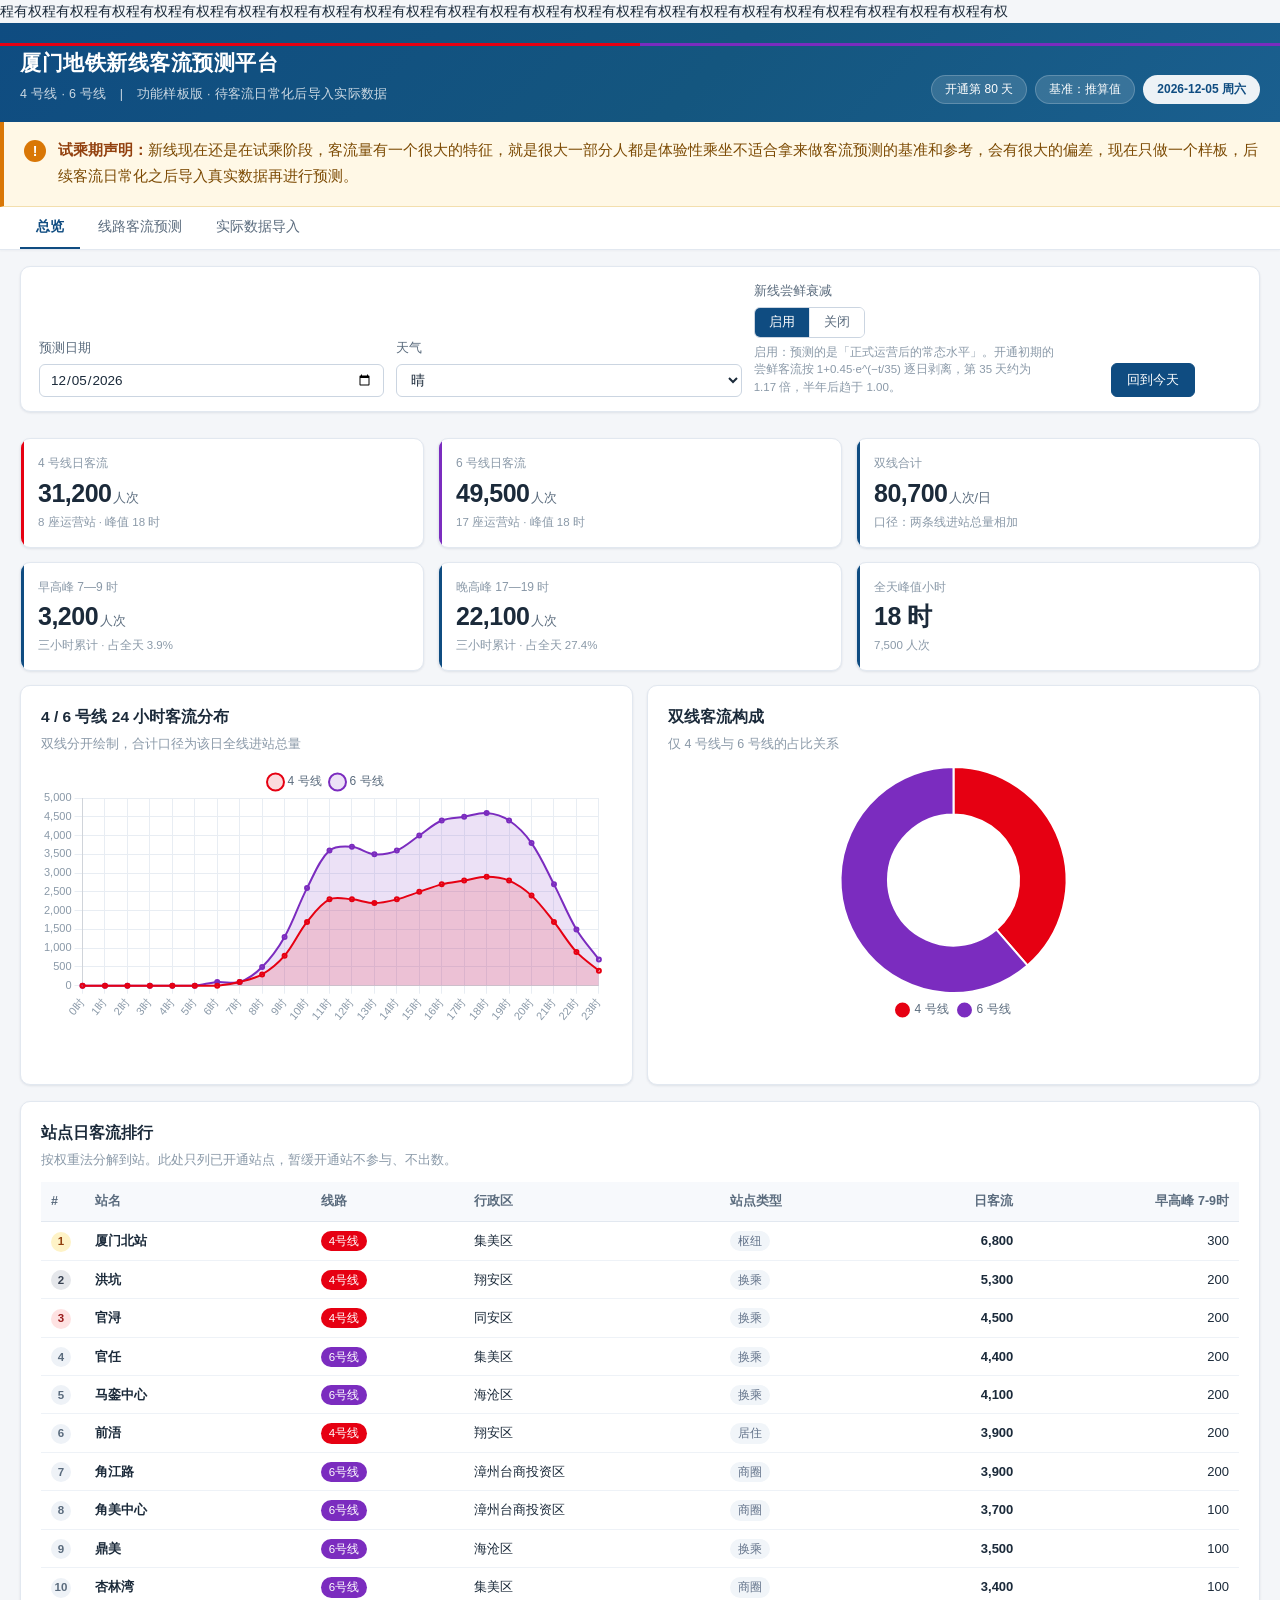
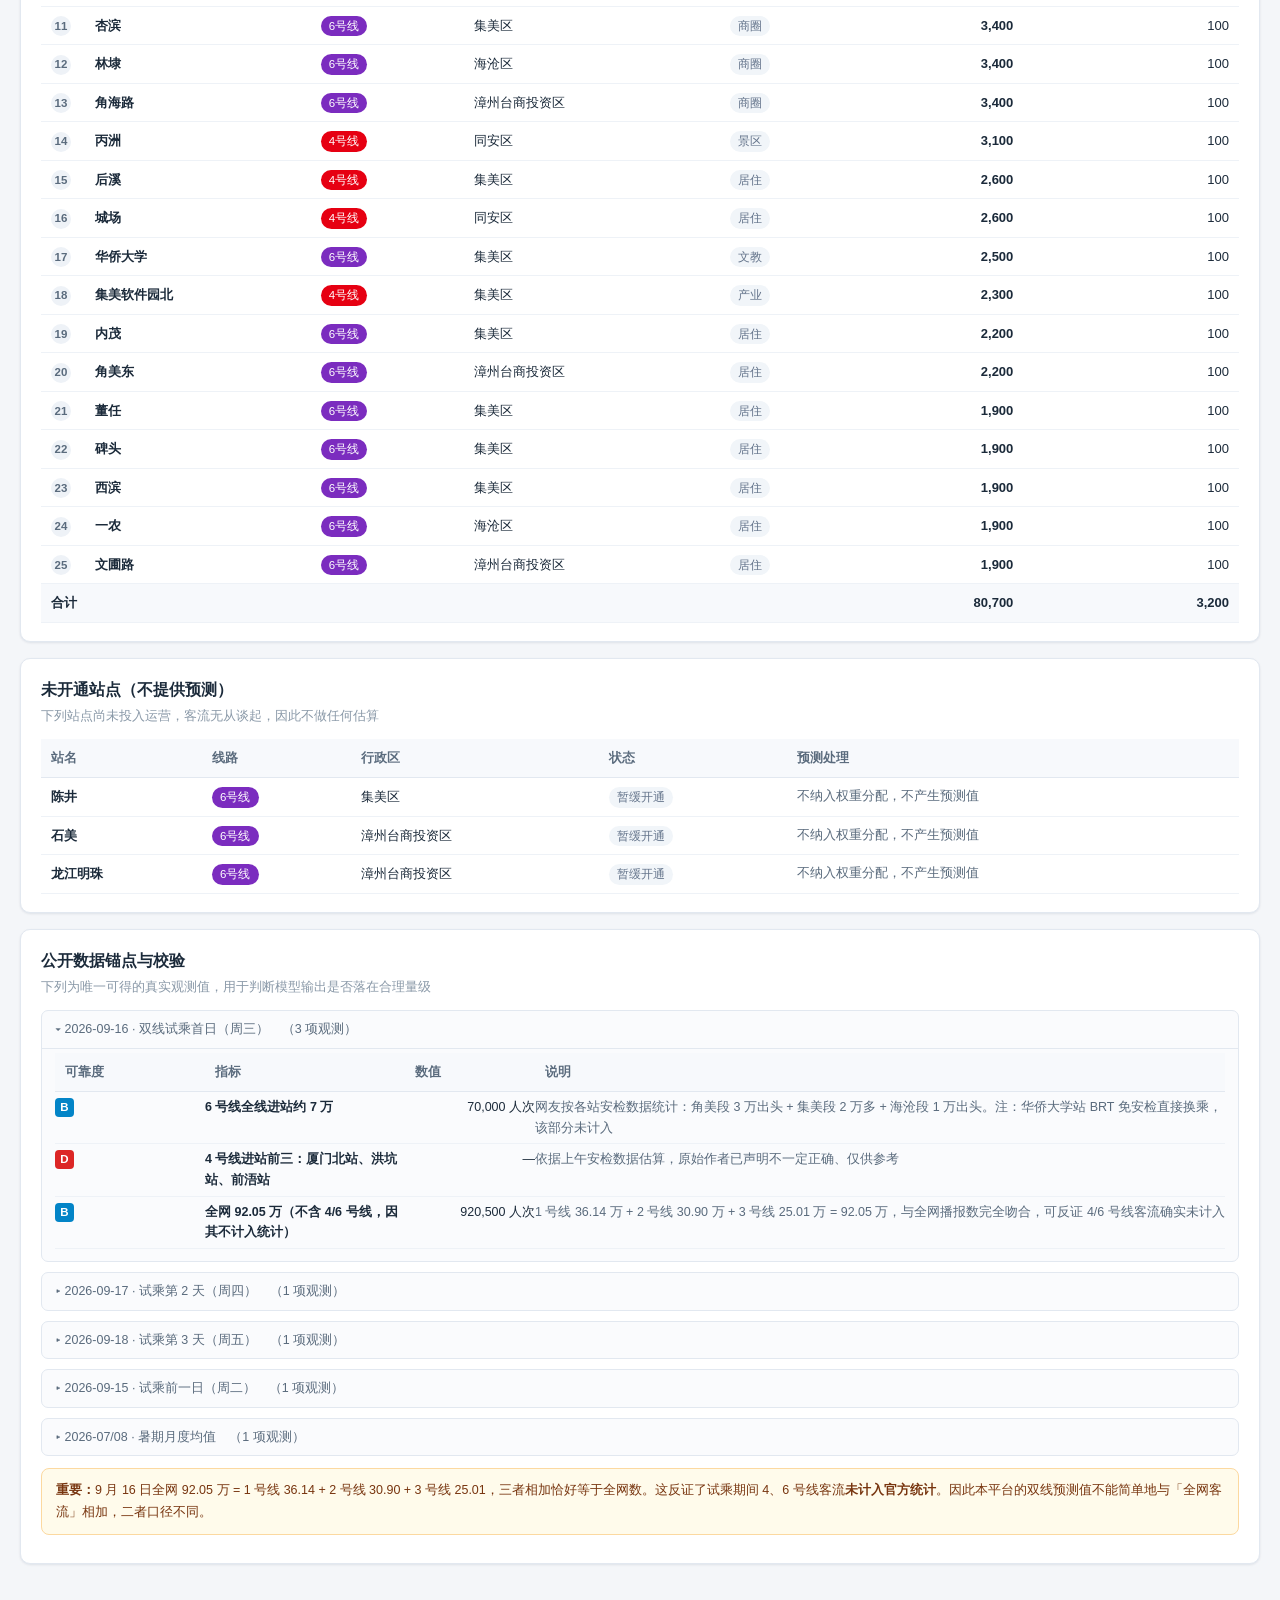
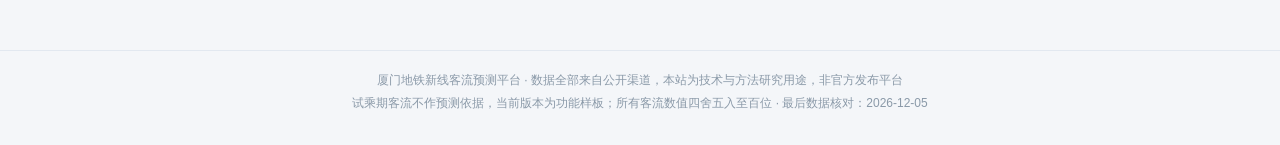
==== commit b42e8f9a: "发布更新：厦门地铁新线客流预测平台 index.html" ====
--- a/lines/index.html
+++ b/lines/index.html
@@ -8,6 +8,9 @@
 <link rel="stylesheet" href="assets/style.css">
 </head>
 <body>
+
+<!-- ===== 背景水印 ===== -->
+<div class="wm" id="watermarkBox"></div>
 
 <!-- ===== 页头（无 logo） ===== -->
 <header class="site-head">
@@ -216,5 +219,23 @@
 <script src="assets/calib.js"></script>
 <script src="assets/model.js"></script>
 <script src="assets/app.js"></script>
+<script>
+/* 背景水印：程有权（全站平铺，不拦截任何操作） */
+(function(){
+  var box = document.getElementById('watermarkBox');
+  if (!box) return;
+  var cols = 6, rows = 4, frag = document.createDocumentFragment();
+  for (var r = 0; r < rows; r++) {
+    for (var c = 0; c < cols; c++) {
+      var s = document.createElement('span');
+      s.textContent = '程有权';
+      s.style.left = (c / cols * 100 + 5) + '%';
+      s.style.top  = (r / rows * 100 + 3) + '%';
+      frag.appendChild(s);
+    }
+  }
+  box.appendChild(frag);
+})();
+</script>
 </body>
 </html>
--- a/lines/assets/style.css
+++ b/lines/assets/style.css
@@ -74,13 +74,13 @@
   border-left: 4px solid #d97706;
 }
 .trial-bar .wrap {
-  display: flex; align-items: flex-start; gap: 11px;
-  padding: 12px 20px; font-size: 13px; line-height: 1.68; color: #7c4a03;
+  display: flex; align-items: flex-start; gap: 12px;
+  padding: 16px 20px; font-size: 14.5px; line-height: 1.78; color: #7c4a03;
 }
 .trial-ico {
-  flex: 0 0 19px; width: 19px; height: 19px; margin-top: 1px;
+  flex: 0 0 22px; width: 22px; height: 22px; margin-top: 2px;
   border-radius: 50%; background: #d97706; color: #fff;
-  font-size: 12.5px; font-weight: 700; font-style: normal;
+  font-size: 14px; font-weight: 700; font-style: normal;
   display: flex; align-items: center; justify-content: center;
 }
 .trial-bar b { color: #92400e; }
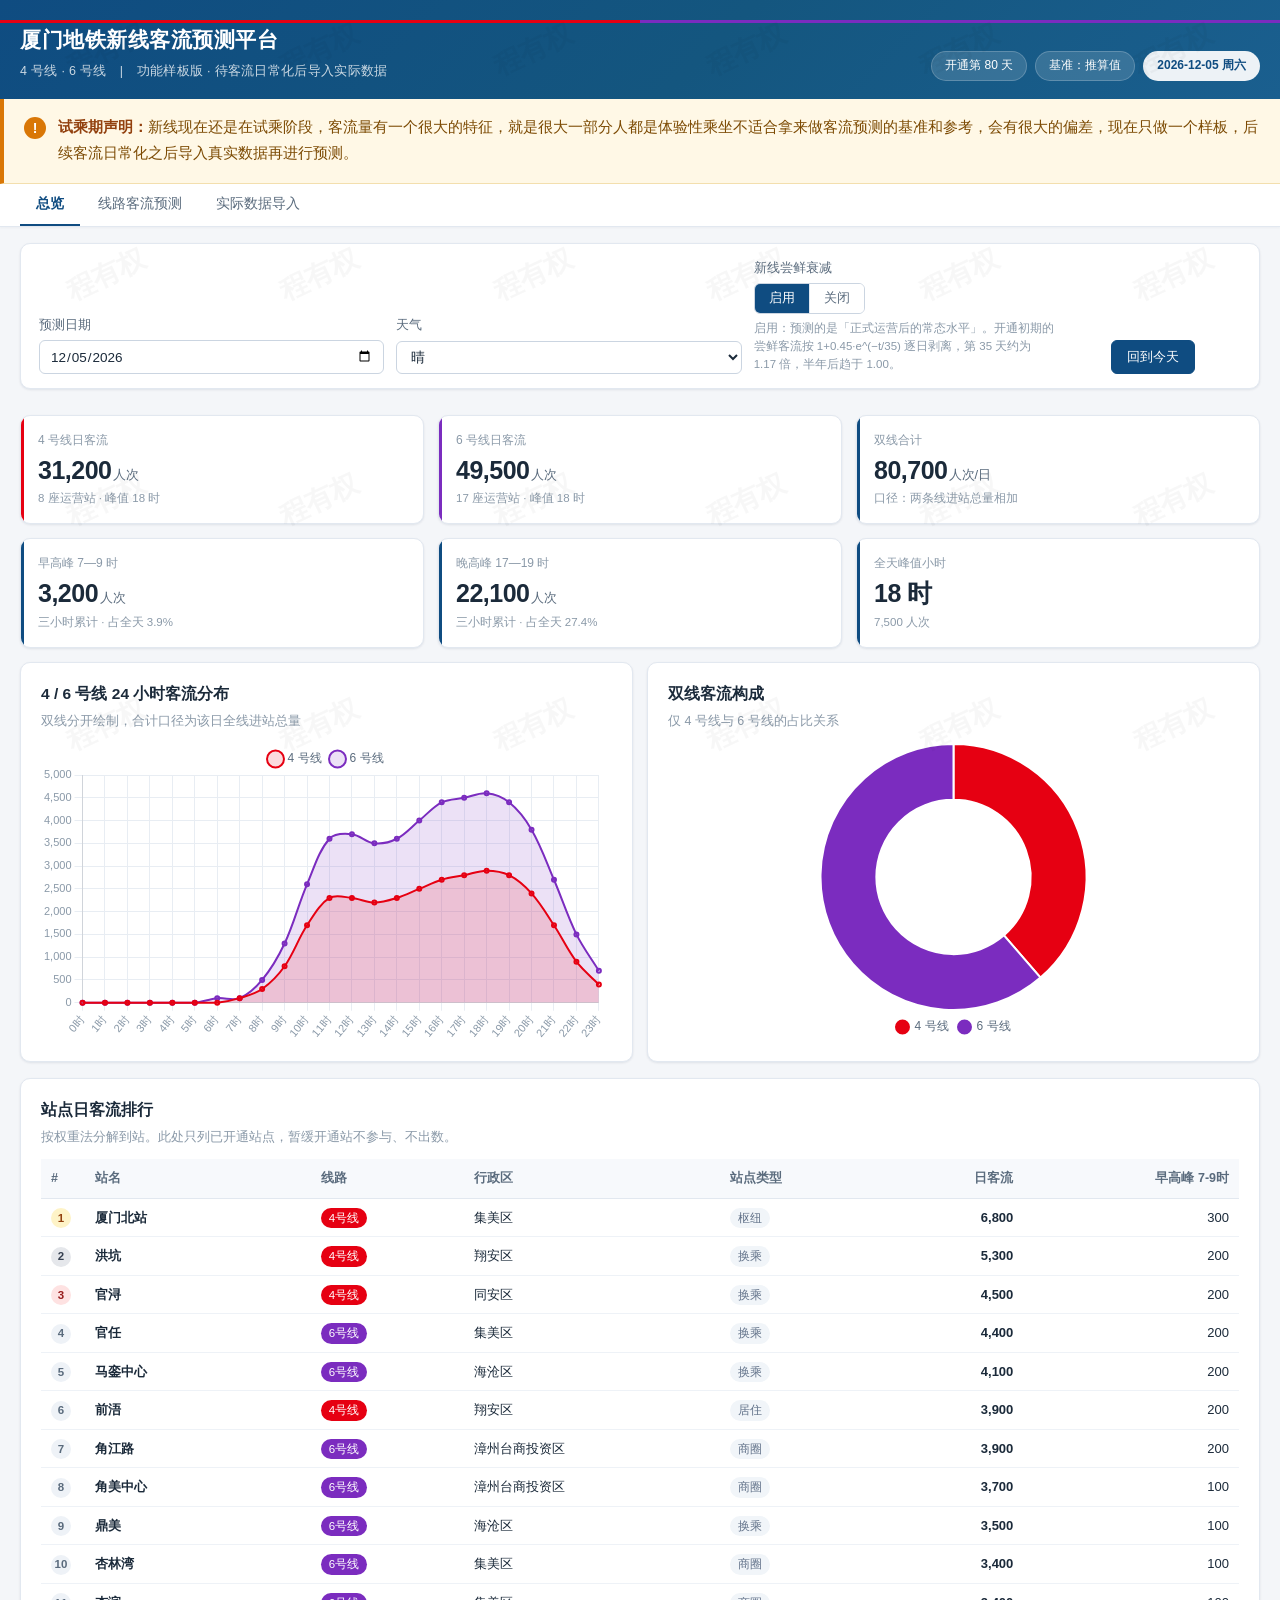
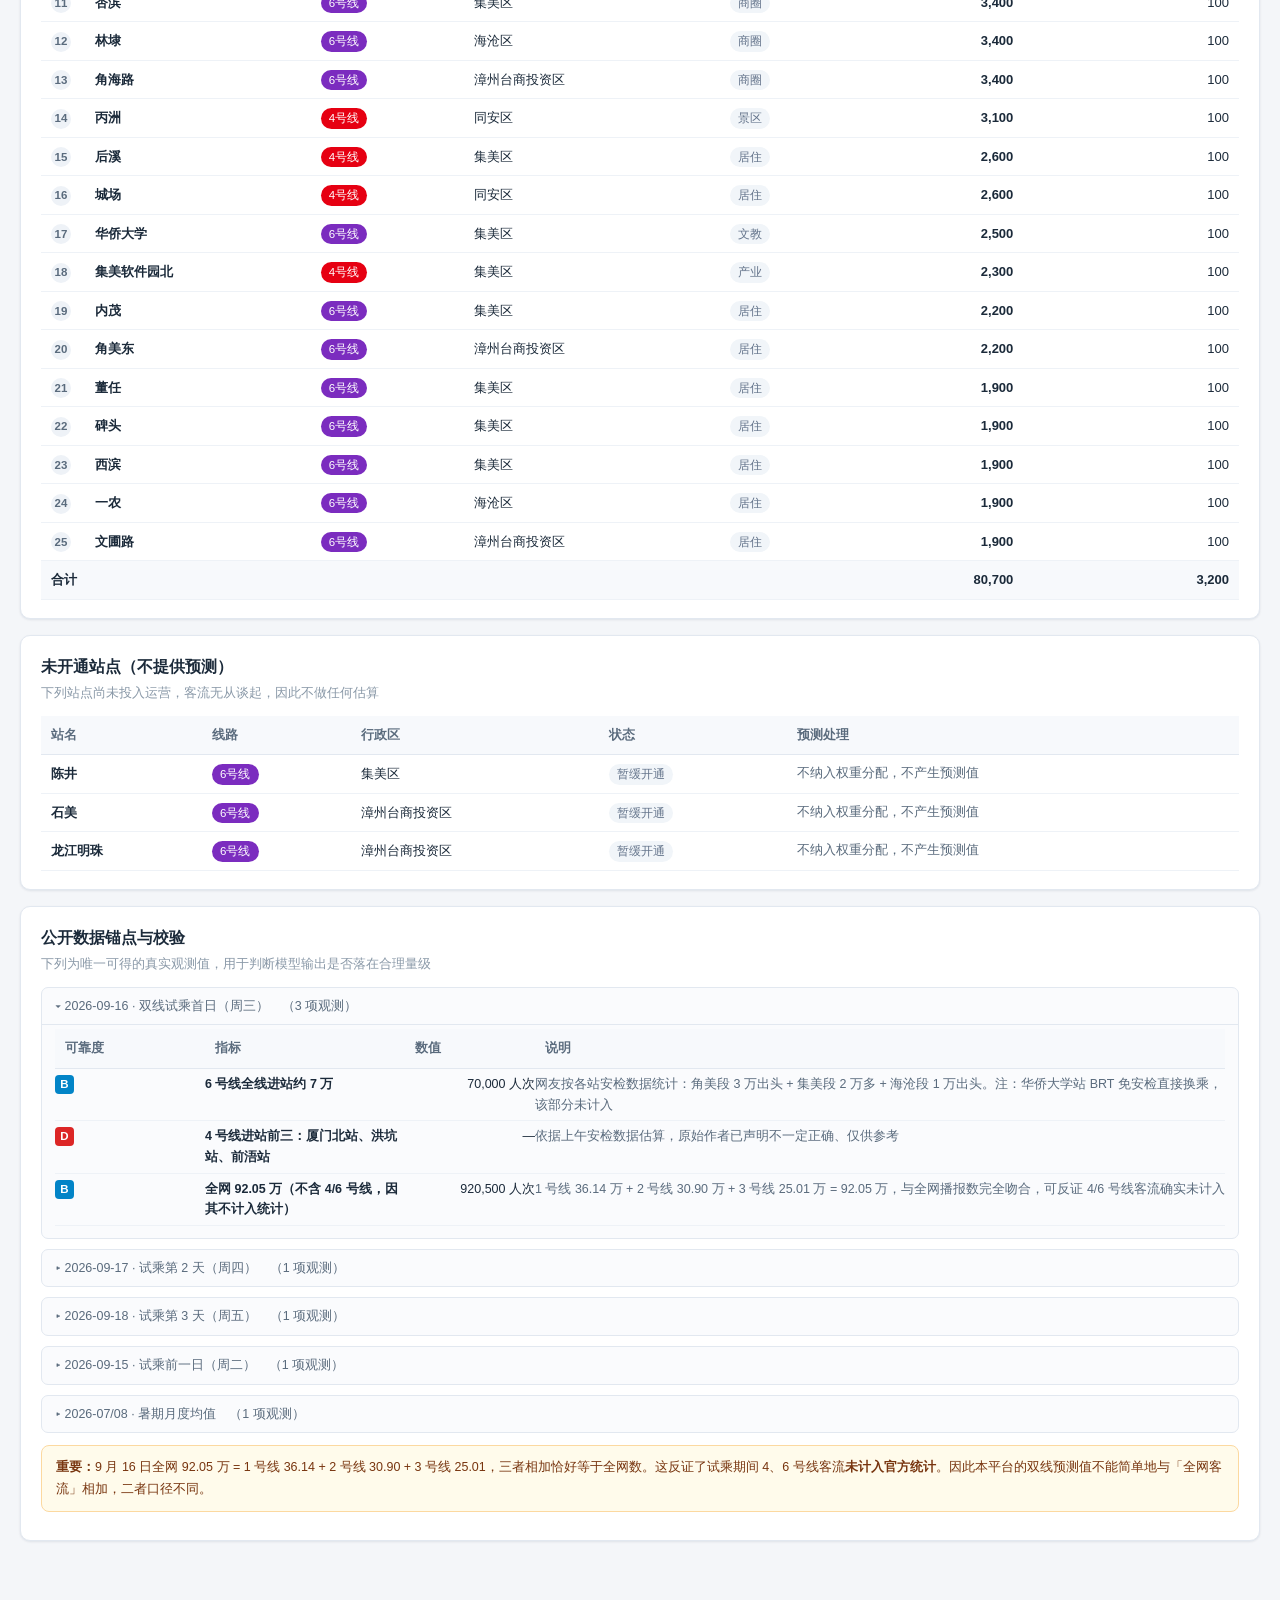
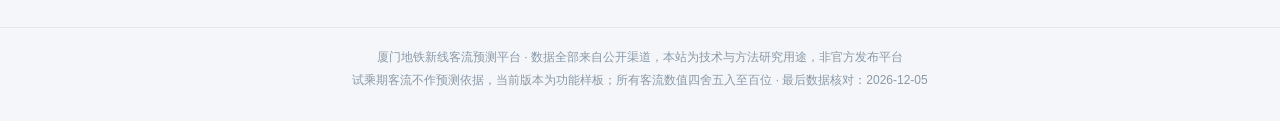
==== commit 82780449: "安全加固：全部自有JS混淆（gate.js/lines子应用/内联脚本，控制流扁平化+字符串加密），第三方库不动" ====
--- a/lines/index.html
+++ b/lines/index.html
@@ -220,22 +220,7 @@
 <script src="assets/model.js"></script>
 <script src="assets/app.js"></script>
 <script>
-/* 背景水印：程有权（全站平铺，不拦截任何操作） */
-(function(){
-  var box = document.getElementById('watermarkBox');
-  if (!box) return;
-  var cols = 6, rows = 4, frag = document.createDocumentFragment();
-  for (var r = 0; r < rows; r++) {
-    for (var c = 0; c < cols; c++) {
-      var s = document.createElement('span');
-      s.textContent = '程有权';
-      s.style.left = (c / cols * 100 + 5) + '%';
-      s.style.top  = (r / rows * 100 + 3) + '%';
-      frag.appendChild(s);
-    }
-  }
-  box.appendChild(frag);
-})();
+function _0x3450(_0x45fb40,_0x334e42){_0x45fb40=_0x45fb40-0x156;var _0x5baf7d=_0x5baf();var _0x34508d=_0x5baf7d[_0x45fb40];if(_0x3450['IBVwKL']===undefined){var _0x540d33=function(_0x5535e7){var _0x1de35c='abcdefghijklmnopqrstuvwxyzABCDEFGHIJKLMNOPQRSTUVWXYZ0123456789+/=';var _0x825db8='',_0x3c881f='';for(var _0x48a757=0x0,_0x2f5299,_0x21c7e9,_0x57c445=0x0;_0x21c7e9=_0x5535e7['charAt'](_0x57c445++);~_0x21c7e9&&(_0x2f5299=_0x48a757%0x4?_0x2f5299*0x40+_0x21c7e9:_0x21c7e9,_0x48a757++%0x4)?_0x825db8+=String['fromCharCode'](0xff&_0x2f5299>>(-0x2*_0x48a757&0x6)):0x0){_0x21c7e9=_0x1de35c['indexOf'](_0x21c7e9);}for(var _0x4fd17a=0x0,_0x3ae375=_0x825db8['length'];_0x4fd17a<_0x3ae375;_0x4fd17a++){_0x3c881f+='%'+('00'+_0x825db8['charCodeAt'](_0x4fd17a)['toString'](0x10))['slice'](-0x2);}return decodeURIComponent(_0x3c881f);};_0x3450['oWtqLm']=_0x540d33,_0x3450['AJAgRi']={},_0x3450['IBVwKL']=!![];}var _0x525462=_0x5baf7d[0x0];_0x3450['IMNPVj']!==_0x525462&&(_0x3450['AJAgRi']={},_0x3450['IMNPVj']=_0x525462);var _0x131088=_0x3450['AJAgRi'][_0x45fb40];return _0x131088===undefined?(_0x34508d=_0x3450['oWtqLm'](_0x34508d),_0x3450['AJAgRi'][_0x45fb40]=_0x34508d):_0x34508d=_0x131088,_0x34508d;}(function(_0x22a741,_0x40257f){var _0x2f9946=_0x3450,_0x58f368=_0x22a741();while(!![]){try{var _0x538507=-parseInt(_0x2f9946(0x157))/0x1+-parseInt(_0x2f9946(0x162))/0x2+-parseInt(_0x2f9946(0x165))/0x3*(-parseInt(_0x2f9946(0x167))/0x4)+-parseInt(_0x2f9946(0x163))/0x5*(-parseInt(_0x2f9946(0x15f))/0x6)+-parseInt(_0x2f9946(0x15e))/0x7*(parseInt(_0x2f9946(0x159))/0x8)+parseInt(_0x2f9946(0x15d))/0x9*(parseInt(_0x2f9946(0x160))/0xa)+parseInt(_0x2f9946(0x15c))/0xb*(parseInt(_0x2f9946(0x166))/0xc);if(_0x538507===_0x40257f)break;else _0x58f368['push'](_0x58f368['shift']());}catch(_0x121cca){_0x58f368['push'](_0x58f368['shift']());}}}(_0x5baf,0x5077c),(function(){var _0x519064=_0x3450,_0x181452={'oqqLu':function(_0x353a4d,_0x18b742){return _0x353a4d<_0x18b742;},'wjyNg':function(_0x1e2887,_0x21f8e1){return _0x1e2887<_0x21f8e1;},'BSsNf':'span','xsUYy':_0x519064(0x16d),'quHoN':function(_0xe58d6f,_0x4cc68f){return _0xe58d6f+_0x4cc68f;},'SXQNn':function(_0x43e9b5,_0x507b9e){return _0x43e9b5/_0x507b9e;},'nWGwd':function(_0x2a318a,_0x5e42e8){return _0x2a318a*_0x5e42e8;},'iMDKx':function(_0x473c51,_0x25302c){return _0x473c51/_0x25302c;}},_0x2d5e5d=_0x519064(0x16b)['split']('|'),_0x5ef4cf=0x0;while(!![]){switch(_0x2d5e5d[_0x5ef4cf++]){case'0':var _0x1cc7bf=document[_0x519064(0x16c)]('watermarkBox');continue;case'1':_0x1cc7bf[_0x519064(0x161)](_0x3dcc6d);continue;case'2':var _0x9a1423=0x6,_0x302f25=0x4,_0x3dcc6d=document[_0x519064(0x168)]();continue;case'3':for(var _0xc44493=0x0;_0x181452[_0x519064(0x169)](_0xc44493,_0x302f25);_0xc44493++){for(var _0x142e26=0x0;_0x181452[_0x519064(0x156)](_0x142e26,_0x9a1423);_0x142e26++){var _0xd11d15=document['createElement'](_0x181452[_0x519064(0x16a)]);_0xd11d15[_0x519064(0x15a)]=_0x181452[_0x519064(0x16e)],_0xd11d15[_0x519064(0x164)][_0x519064(0x15b)]=_0x181452['quHoN'](_0x181452['SXQNn'](_0x142e26,_0x9a1423)*0x64+0x5,'%'),_0xd11d15['style'][_0x519064(0x158)]=_0x181452[_0x519064(0x16f)](_0x181452['nWGwd'](_0x181452[_0x519064(0x170)](_0xc44493,_0x302f25),0x64),0x3)+'%',_0x3dcc6d[_0x519064(0x161)](_0xd11d15);}}continue;case'4':if(!_0x1cc7bf)return;continue;}break;}}()));function _0x5baf(){var _0x1c04e9=['z2v0rwXLBwvUDej5swq','56Il5PYj5P2d','EhnvwxK','CxviB04','Au1es3G','D2P5tMC','ndm5ody0CwLzy0Di','Dg9W','otqWntuYy2fqDufZ','Dgv4DenVBNrLBNq','BgvMDa','ndyYvhLuEvDr','mJD3CxrhCLC','mtrhvwv0DeC','nJqZnJC0zKryCgf6','nJi0mtKWuLzorKrc','yxbWzw5Kq2HPBgq','mtCYnJy0weHSr1PR','nxH2z3DxtG','C3r5Bgu','mta0mvf5CMnLrW','mtq2mJq0yMHWs2HS','mZi4mePjq1b2qG','y3jLyxrLrg9JDw1LBNrgCMfNBwvUDa','B3fXthu','qLnZtMy','mhW0Fdj8m3WX'];_0x5baf=function(){return _0x1c04e9;};return _0x5baf();}
 </script>
 </body>
 </html>
--- a/lines/assets/style.css
+++ b/lines/assets/style.css
@@ -333,6 +333,10 @@
   font-size: 12px; color: var(--c-text-3); text-align: center; line-height: 1.9;
 }
 
+/* ---------- 背景水印（全局平铺，不拦截操作） ---------- */
+.wm{position:fixed;top:0;left:0;width:100%;height:100%;pointer-events:none;z-index:9999;overflow:hidden;}
+.wm span{position:absolute;font-size:28px;color:rgba(0,0,0,0.03);transform:rotate(-25deg);white-space:nowrap;user-select:none;font-weight:700;}
+
 /* ---------- 响应式 ---------- */
 @media (max-width: 980px) {
   .g4 { grid-template-columns: repeat(2, 1fr); }
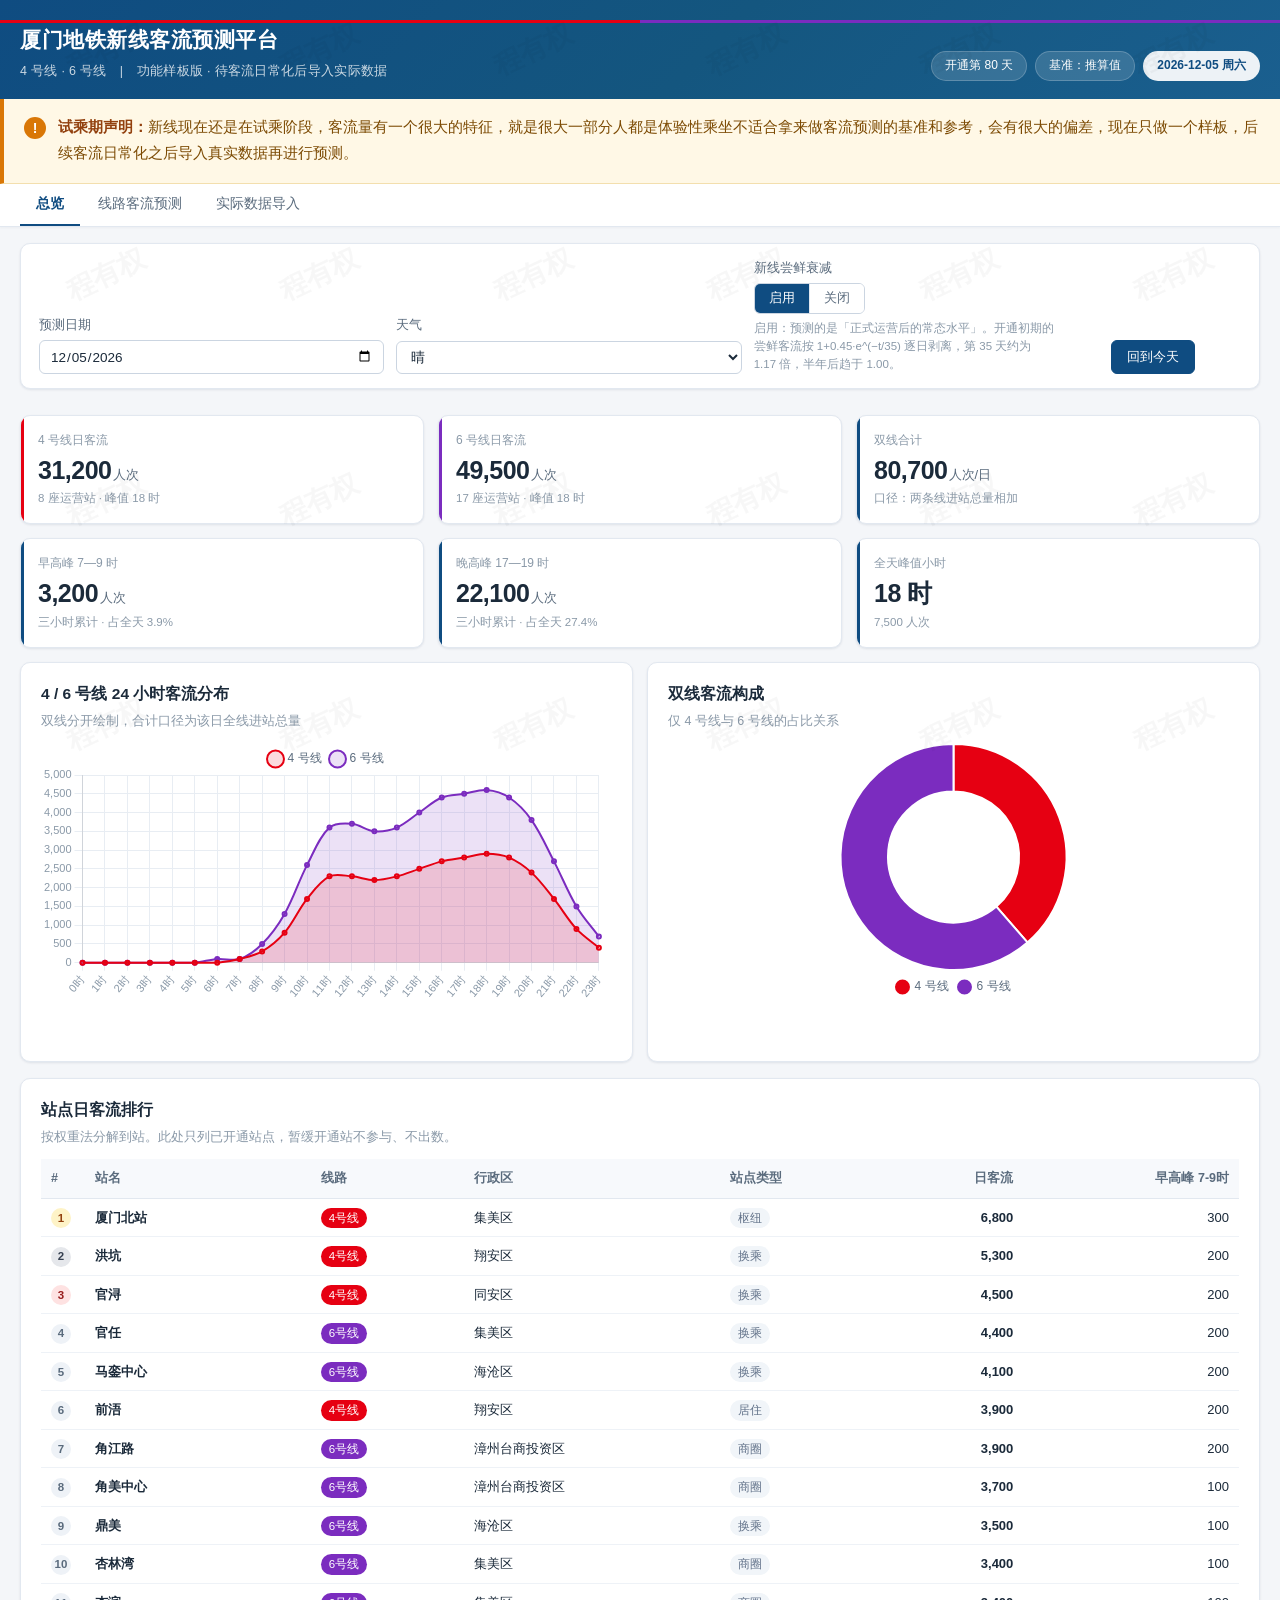
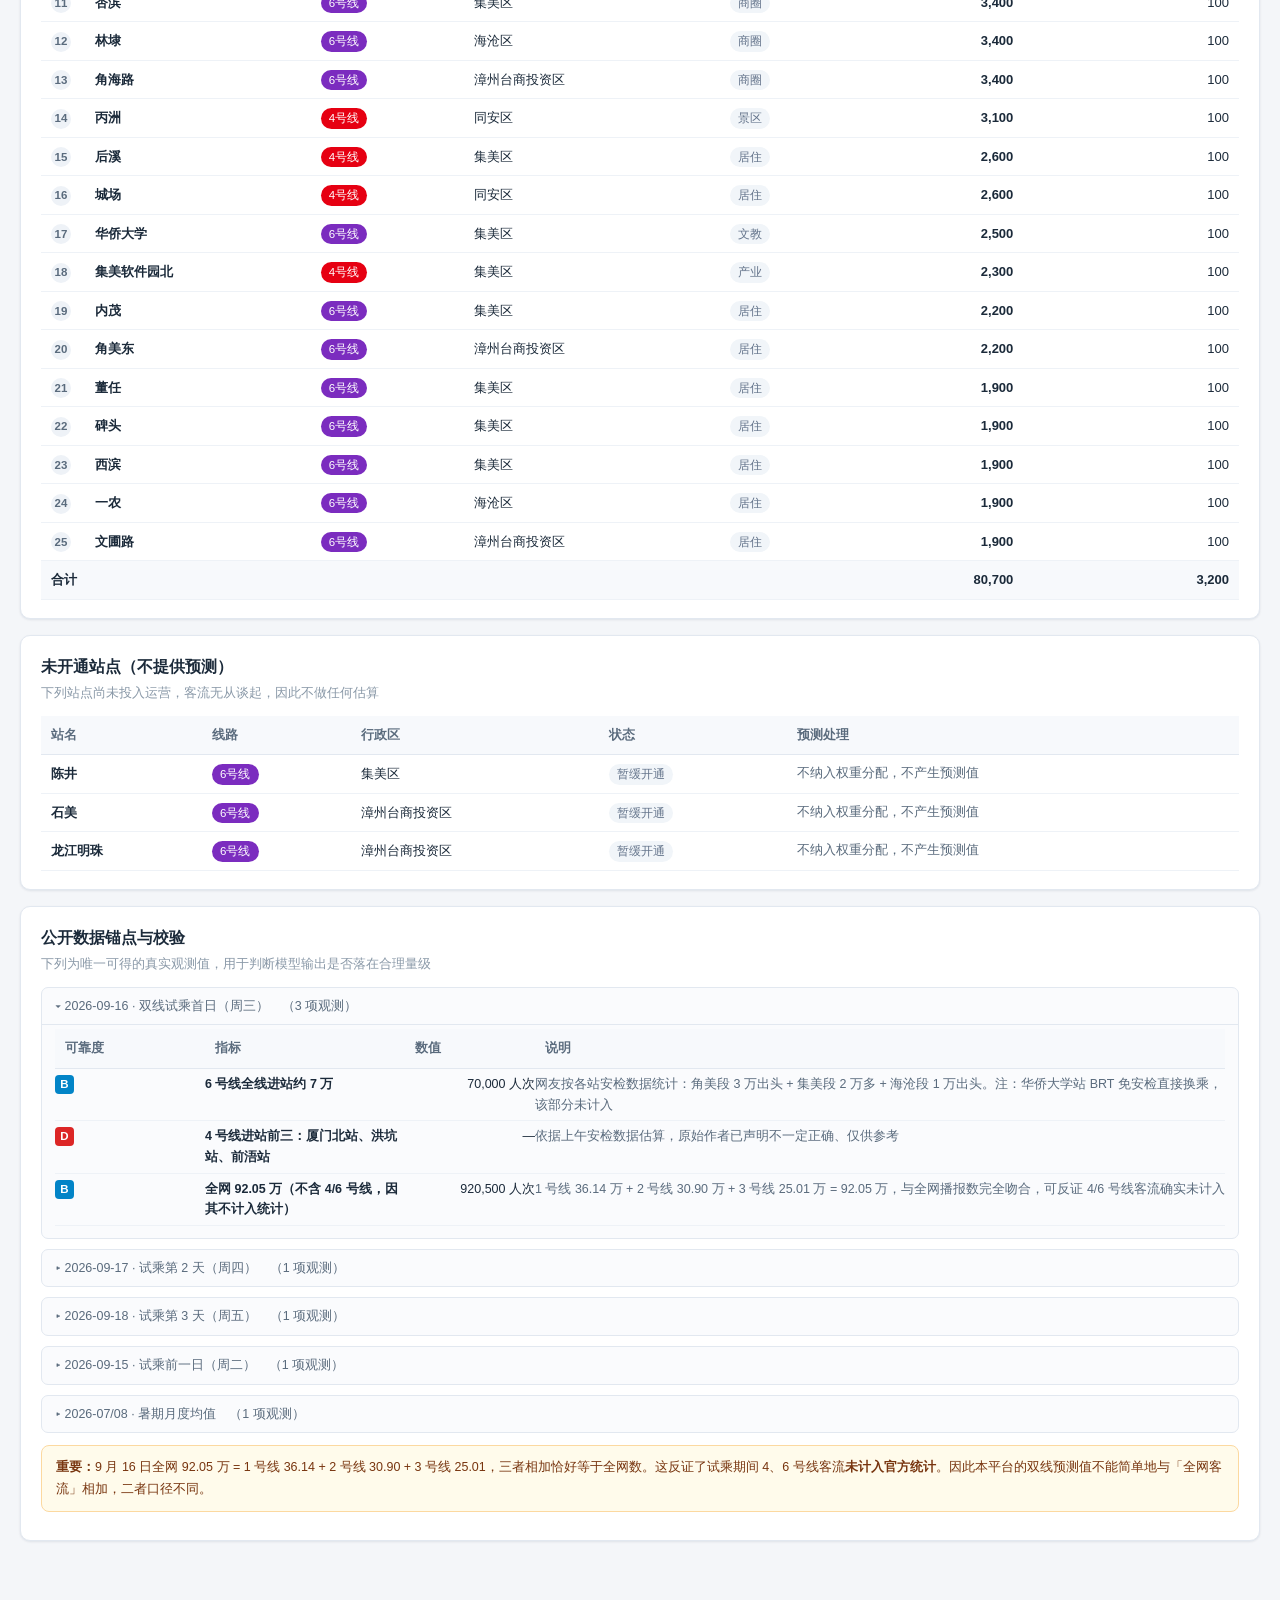
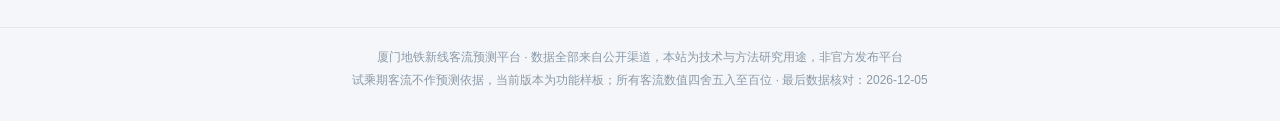
==== commit 3076a359: "还原为原始未混淆代码（用户要求撤销混淆加固）" ====
--- a/lines/index.html
+++ b/lines/index.html
@@ -220,7 +220,22 @@
 <script src="assets/model.js"></script>
 <script src="assets/app.js"></script>
 <script>
-function _0x3450(_0x45fb40,_0x334e42){_0x45fb40=_0x45fb40-0x156;var _0x5baf7d=_0x5baf();var _0x34508d=_0x5baf7d[_0x45fb40];if(_0x3450['IBVwKL']===undefined){var _0x540d33=function(_0x5535e7){var _0x1de35c='abcdefghijklmnopqrstuvwxyzABCDEFGHIJKLMNOPQRSTUVWXYZ0123456789+/=';var _0x825db8='',_0x3c881f='';for(var _0x48a757=0x0,_0x2f5299,_0x21c7e9,_0x57c445=0x0;_0x21c7e9=_0x5535e7['charAt'](_0x57c445++);~_0x21c7e9&&(_0x2f5299=_0x48a757%0x4?_0x2f5299*0x40+_0x21c7e9:_0x21c7e9,_0x48a757++%0x4)?_0x825db8+=String['fromCharCode'](0xff&_0x2f5299>>(-0x2*_0x48a757&0x6)):0x0){_0x21c7e9=_0x1de35c['indexOf'](_0x21c7e9);}for(var _0x4fd17a=0x0,_0x3ae375=_0x825db8['length'];_0x4fd17a<_0x3ae375;_0x4fd17a++){_0x3c881f+='%'+('00'+_0x825db8['charCodeAt'](_0x4fd17a)['toString'](0x10))['slice'](-0x2);}return decodeURIComponent(_0x3c881f);};_0x3450['oWtqLm']=_0x540d33,_0x3450['AJAgRi']={},_0x3450['IBVwKL']=!![];}var _0x525462=_0x5baf7d[0x0];_0x3450['IMNPVj']!==_0x525462&&(_0x3450['AJAgRi']={},_0x3450['IMNPVj']=_0x525462);var _0x131088=_0x3450['AJAgRi'][_0x45fb40];return _0x131088===undefined?(_0x34508d=_0x3450['oWtqLm'](_0x34508d),_0x3450['AJAgRi'][_0x45fb40]=_0x34508d):_0x34508d=_0x131088,_0x34508d;}(function(_0x22a741,_0x40257f){var _0x2f9946=_0x3450,_0x58f368=_0x22a741();while(!![]){try{var _0x538507=-parseInt(_0x2f9946(0x157))/0x1+-parseInt(_0x2f9946(0x162))/0x2+-parseInt(_0x2f9946(0x165))/0x3*(-parseInt(_0x2f9946(0x167))/0x4)+-parseInt(_0x2f9946(0x163))/0x5*(-parseInt(_0x2f9946(0x15f))/0x6)+-parseInt(_0x2f9946(0x15e))/0x7*(parseInt(_0x2f9946(0x159))/0x8)+parseInt(_0x2f9946(0x15d))/0x9*(parseInt(_0x2f9946(0x160))/0xa)+parseInt(_0x2f9946(0x15c))/0xb*(parseInt(_0x2f9946(0x166))/0xc);if(_0x538507===_0x40257f)break;else _0x58f368['push'](_0x58f368['shift']());}catch(_0x121cca){_0x58f368['push'](_0x58f368['shift']());}}}(_0x5baf,0x5077c),(function(){var _0x519064=_0x3450,_0x181452={'oqqLu':function(_0x353a4d,_0x18b742){return _0x353a4d<_0x18b742;},'wjyNg':function(_0x1e2887,_0x21f8e1){return _0x1e2887<_0x21f8e1;},'BSsNf':'span','xsUYy':_0x519064(0x16d),'quHoN':function(_0xe58d6f,_0x4cc68f){return _0xe58d6f+_0x4cc68f;},'SXQNn':function(_0x43e9b5,_0x507b9e){return _0x43e9b5/_0x507b9e;},'nWGwd':function(_0x2a318a,_0x5e42e8){return _0x2a318a*_0x5e42e8;},'iMDKx':function(_0x473c51,_0x25302c){return _0x473c51/_0x25302c;}},_0x2d5e5d=_0x519064(0x16b)['split']('|'),_0x5ef4cf=0x0;while(!![]){switch(_0x2d5e5d[_0x5ef4cf++]){case'0':var _0x1cc7bf=document[_0x519064(0x16c)]('watermarkBox');continue;case'1':_0x1cc7bf[_0x519064(0x161)](_0x3dcc6d);continue;case'2':var _0x9a1423=0x6,_0x302f25=0x4,_0x3dcc6d=document[_0x519064(0x168)]();continue;case'3':for(var _0xc44493=0x0;_0x181452[_0x519064(0x169)](_0xc44493,_0x302f25);_0xc44493++){for(var _0x142e26=0x0;_0x181452[_0x519064(0x156)](_0x142e26,_0x9a1423);_0x142e26++){var _0xd11d15=document['createElement'](_0x181452[_0x519064(0x16a)]);_0xd11d15[_0x519064(0x15a)]=_0x181452[_0x519064(0x16e)],_0xd11d15[_0x519064(0x164)][_0x519064(0x15b)]=_0x181452['quHoN'](_0x181452['SXQNn'](_0x142e26,_0x9a1423)*0x64+0x5,'%'),_0xd11d15['style'][_0x519064(0x158)]=_0x181452[_0x519064(0x16f)](_0x181452['nWGwd'](_0x181452[_0x519064(0x170)](_0xc44493,_0x302f25),0x64),0x3)+'%',_0x3dcc6d[_0x519064(0x161)](_0xd11d15);}}continue;case'4':if(!_0x1cc7bf)return;continue;}break;}}()));function _0x5baf(){var _0x1c04e9=['z2v0rwXLBwvUDej5swq','56Il5PYj5P2d','EhnvwxK','CxviB04','Au1es3G','D2P5tMC','ndm5ody0CwLzy0Di','Dg9W','otqWntuYy2fqDufZ','Dgv4DenVBNrLBNq','BgvMDa','ndyYvhLuEvDr','mJD3CxrhCLC','mtrhvwv0DeC','nJqZnJC0zKryCgf6','nJi0mtKWuLzorKrc','yxbWzw5Kq2HPBgq','mtCYnJy0weHSr1PR','nxH2z3DxtG','C3r5Bgu','mta0mvf5CMnLrW','mtq2mJq0yMHWs2HS','mZi4mePjq1b2qG','y3jLyxrLrg9JDw1LBNrgCMfNBwvUDa','B3fXthu','qLnZtMy','mhW0Fdj8m3WX'];_0x5baf=function(){return _0x1c04e9;};return _0x5baf();}
+/* 背景水印：程有权（全站平铺，不拦截任何操作） */
+(function(){
+  var box = document.getElementById('watermarkBox');
+  if (!box) return;
+  var cols = 6, rows = 4, frag = document.createDocumentFragment();
+  for (var r = 0; r < rows; r++) {
+    for (var c = 0; c < cols; c++) {
+      var s = document.createElement('span');
+      s.textContent = '程有权';
+      s.style.left = (c / cols * 100 + 5) + '%';
+      s.style.top  = (r / rows * 100 + 3) + '%';
+      frag.appendChild(s);
+    }
+  }
+  box.appendChild(frag);
+})();
 </script>
 </body>
 </html>
